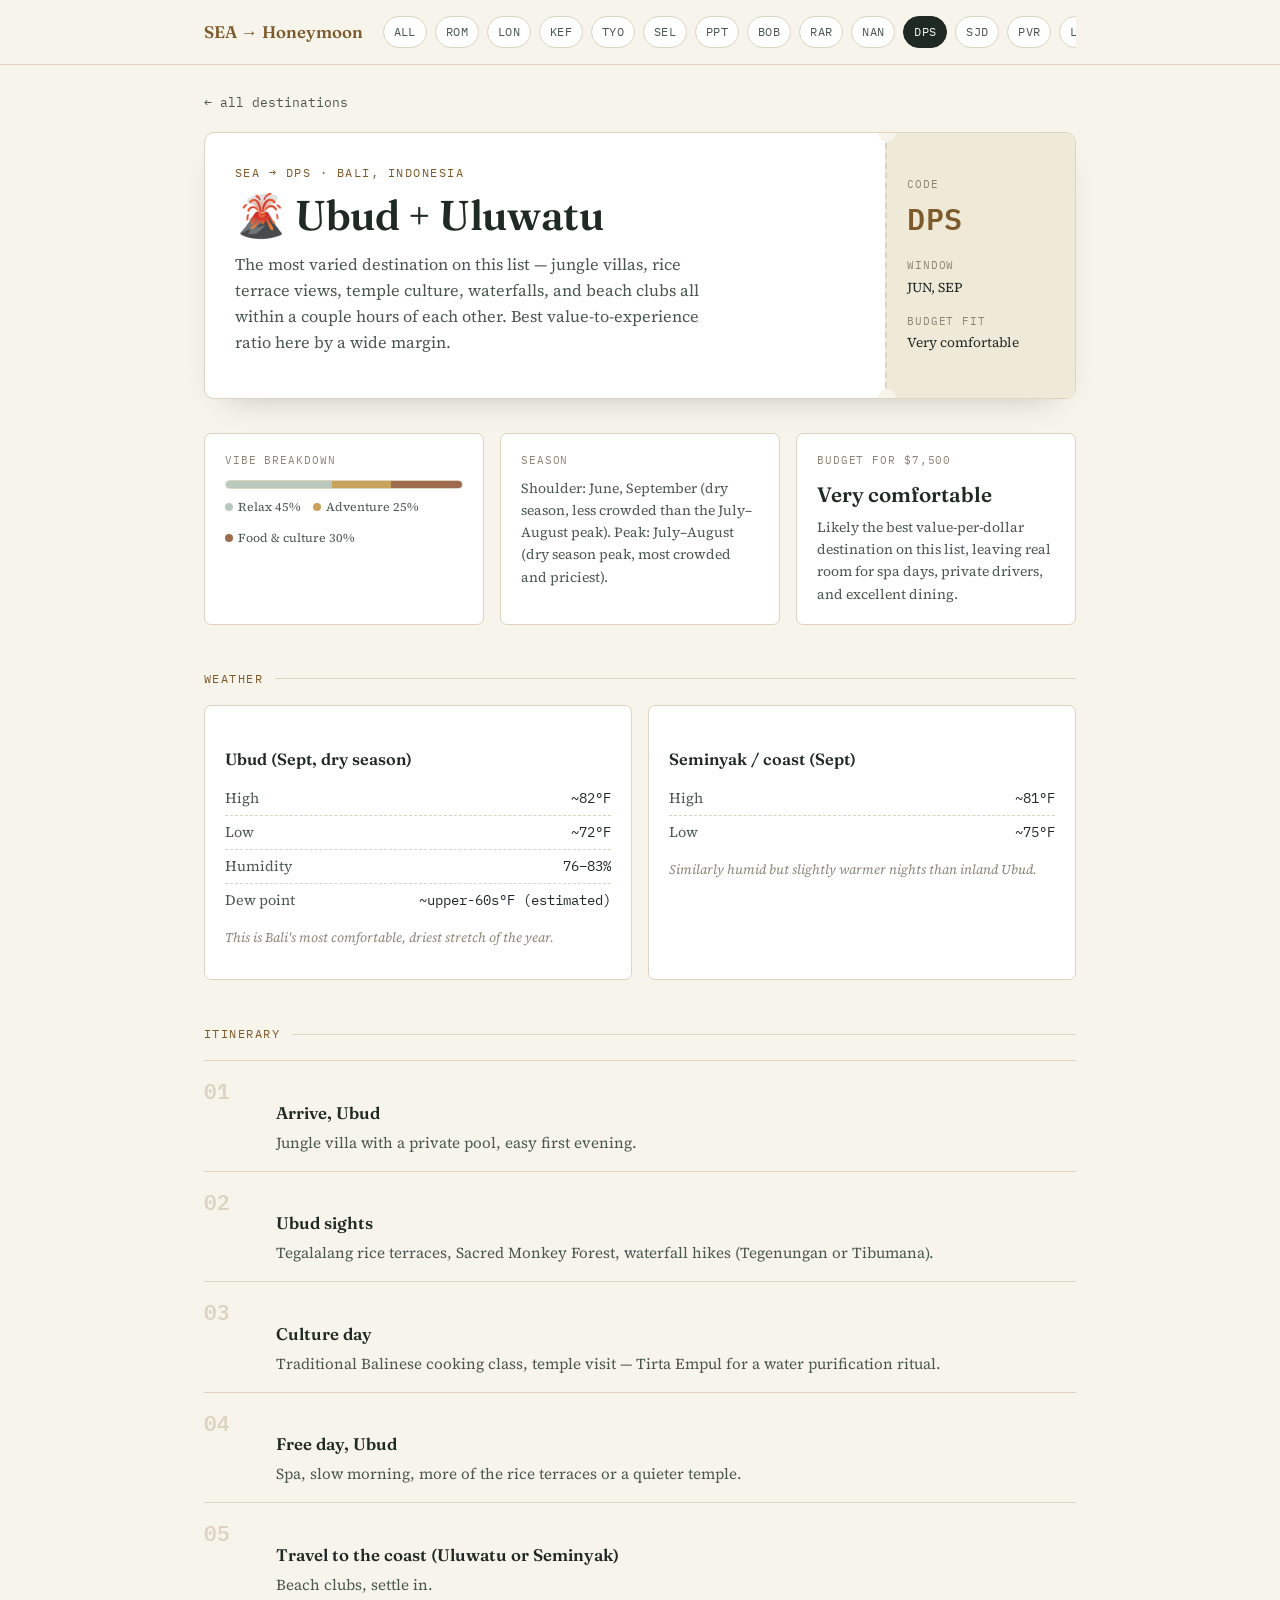
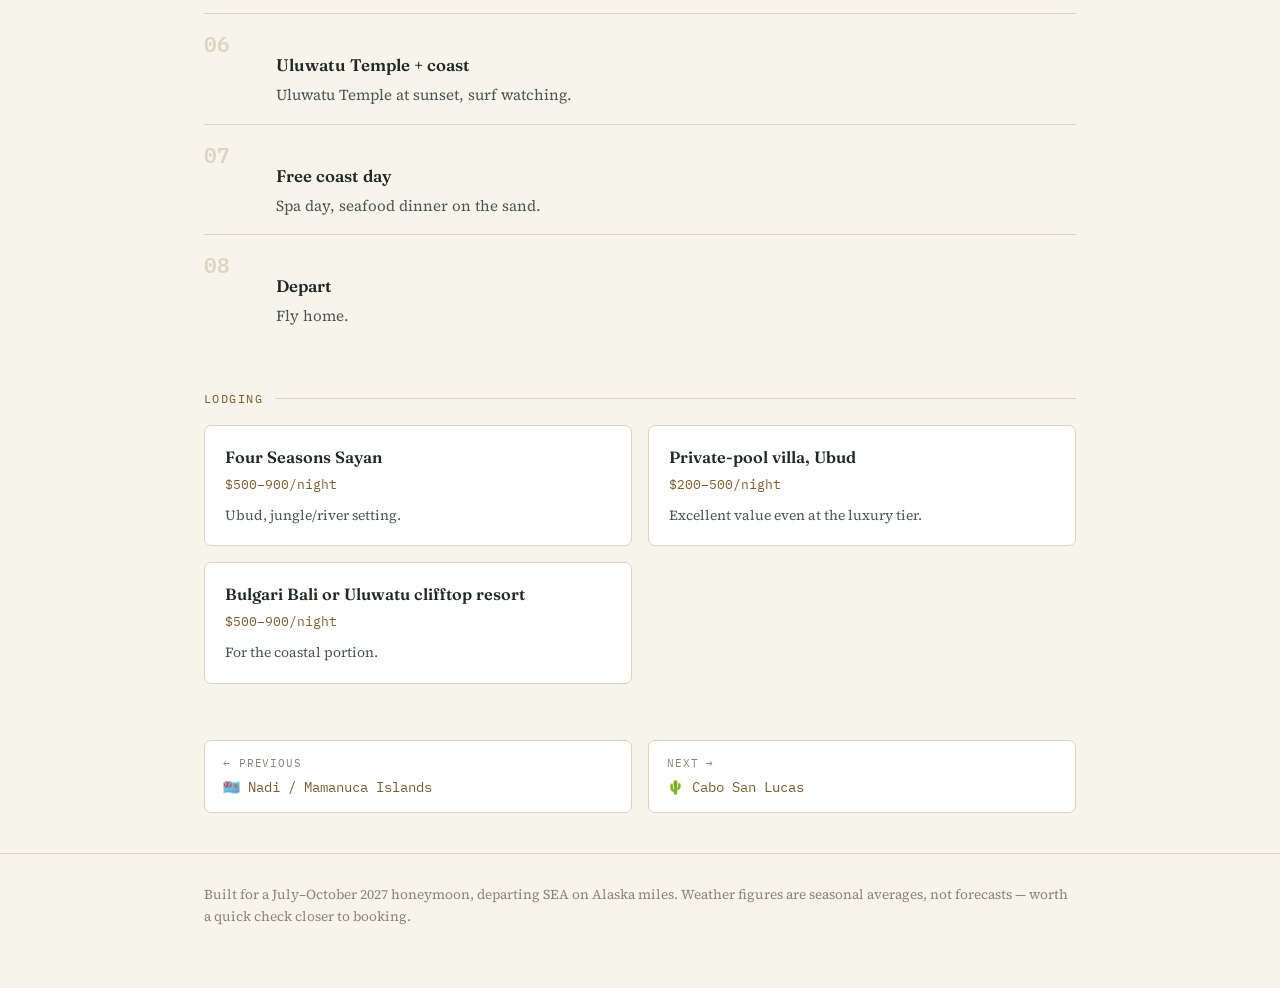
==== destinations/bali.html @ c902f2dc "Add honeymoon site static files Unpacked from provided zip: index, styles, and destination pages.  C" ====
<!DOCTYPE html>
<html lang="en">
<head>
<meta charset="UTF-8">
<meta name="viewport" content="width=device-width, initial-scale=1.0">
<title>Ubud + Uluwatu — Honeymoon Dossier</title>
<link rel="stylesheet" href="../styles.css">
</head>
<body>
  <nav class="topnav">
    <div class="topnav-inner">
      <a class="brand" href="../index.html">SEA <span>&rarr;</span> Honeymoon</a>
      <div class="chipstrip">
      <a class="chip" href="index.html">ALL</a>
      <a class="chip" href="italy.html">ROM</a>
      <a class="chip" href="london.html">LON</a>
      <a class="chip" href="iceland.html">KEF</a>
      <a class="chip" href="japan.html">TYO</a>
      <a class="chip" href="seoul.html">SEL</a>
      <a class="chip" href="tahiti.html">PPT</a>
      <a class="chip" href="borabora.html">BOB</a>
      <a class="chip" href="cookislands.html">RAR</a>
      <a class="chip" href="fiji.html">NAN</a>
      <a class="chip active" href="bali.html">DPS</a>
      <a class="chip" href="cabo.html">SJD</a>
      <a class="chip" href="puertovallarta.html">PVR</a>
      <a class="chip" href="costarica.html">LIR</a>
      </div>
    </div>
  </nav>
  <div class="wrap">
    <a class="backlink" href="../index.html">&larr; all destinations</a>

    <div class="pass">
      <div class="pass-main">
        <span class="eyebrow">SEA &rarr; DPS &middot; Bali, Indonesia</span>
        <h1>🌋 Ubud + Uluwatu</h1>
        <p class="vibe-line">The most varied destination on this list — jungle villas, rice terrace views, temple culture, waterfalls, and beach clubs all within a couple hours of each other. Best value-to-experience ratio here by a wide margin.</p>
      </div>
      <div class="pass-stub">
        <div>
          <div class="field">Code</div>
          <div class="code-big">DPS</div>
        </div>
        <div>
          <div class="field">Window</div>
          <div class="val">JUN, SEP</div>
        </div>
        <div>
          <div class="field">Budget fit</div>
          <div class="val">Very comfortable</div>
        </div>
      </div>
    </div>

    <div class="tiles">
      <div class="tile">
        <div class="field">Vibe breakdown</div>
        <div class="bar">
                <span style="width:45%; background:var(--relax);"></span>
                <span style="width:25%; background:var(--adventure);"></span>
                <span style="width:30%; background:var(--culture);"></span>
              </div>
              <div class="bar-legend">
                <span><i class="dot" style="background:var(--relax);"></i>Relax 45%</span>
                <span><i class="dot" style="background:var(--adventure);"></i>Adventure 25%</span>
                <span><i class="dot" style="background:var(--culture);"></i>Food &amp; culture 30%</span>
              </div>
      </div>
      <div class="tile">
        <div class="field">Season</div>
        <p style="font-size:0.87rem; color:var(--ink-soft); margin:0;">Shoulder: June, September (dry season, less crowded than the July–August peak). Peak: July–August (dry season peak, most crowded and priciest).</p>
      </div>
      <div class="tile">
        <div class="field">Budget for $7,500</div>
        <div class="big">Very comfortable</div>
        <p>Likely the best value-per-dollar destination on this list, leaving real room for spa days, private drivers, and excellent dining.</p>
      </div>
    </div>

    <div class="section-title">Weather</div>
    <div class="wx-grid"><div class="wx-card"><h4>Ubud (Sept, dry season)</h4><div class="wx-row"><span class="k">High</span><span class="v mono">~82°F</span></div>
<div class="wx-row"><span class="k">Low</span><span class="v mono">~72°F</span></div>
<div class="wx-row"><span class="k">Humidity</span><span class="v mono">76–83%</span></div>
<div class="wx-row"><span class="k">Dew point</span><span class="v mono">~upper-60s°F (estimated)</span></div><p class="wx-note">This is Bali's most comfortable, driest stretch of the year.</p></div>
<div class="wx-card"><h4>Seminyak / coast (Sept)</h4><div class="wx-row"><span class="k">High</span><span class="v mono">~81°F</span></div>
<div class="wx-row"><span class="k">Low</span><span class="v mono">~75°F</span></div><p class="wx-note">Similarly humid but slightly warmer nights than inland Ubud.</p></div></div>

    <div class="section-title">Itinerary</div>
    <div class="day">
              <div class="num mono">01</div>
              <div class="content"><h4>Arrive, Ubud</h4><p>Jungle villa with a private pool, easy first evening.</p></div>
            </div>
<div class="day">
              <div class="num mono">02</div>
              <div class="content"><h4>Ubud sights</h4><p>Tegalalang rice terraces, Sacred Monkey Forest, waterfall hikes (Tegenungan or Tibumana).</p></div>
            </div>
<div class="day">
              <div class="num mono">03</div>
              <div class="content"><h4>Culture day</h4><p>Traditional Balinese cooking class, temple visit — Tirta Empul for a water purification ritual.</p></div>
            </div>
<div class="day">
              <div class="num mono">04</div>
              <div class="content"><h4>Free day, Ubud</h4><p>Spa, slow morning, more of the rice terraces or a quieter temple.</p></div>
            </div>
<div class="day">
              <div class="num mono">05</div>
              <div class="content"><h4>Travel to the coast (Uluwatu or Seminyak)</h4><p>Beach clubs, settle in.</p></div>
            </div>
<div class="day">
              <div class="num mono">06</div>
              <div class="content"><h4>Uluwatu Temple + coast</h4><p>Uluwatu Temple at sunset, surf watching.</p></div>
            </div>
<div class="day">
              <div class="num mono">07</div>
              <div class="content"><h4>Free coast day</h4><p>Spa day, seafood dinner on the sand.</p></div>
            </div>
<div class="day">
              <div class="num mono">08</div>
              <div class="content"><h4>Depart</h4><p>Fly home.</p></div>
            </div>

    <div class="section-title">Lodging</div>
    <div class="lodge-grid"><div class="lodge-card">
              <div class="name">Four Seasons Sayan</div>
              <span class="price mono">$500–900/night</span>
              <p>Ubud, jungle/river setting.</p>
            </div>
<div class="lodge-card">
              <div class="name">Private-pool villa, Ubud</div>
              <span class="price mono">$200–500/night</span>
              <p>Excellent value even at the luxury tier.</p>
            </div>
<div class="lodge-card">
              <div class="name">Bulgari Bali or Uluwatu clifftop resort</div>
              <span class="price mono">$500–900/night</span>
              <p>For the coastal portion.</p>
            </div></div>

    <div class="pagenav">
      <a href="fiji.html"><span class="lbl">&larr; Previous</span>🇫🇯 Nadi / Mamanuca Islands</a>
      <a href="cabo.html"><span class="lbl">Next &rarr;</span>🌵 Cabo San Lucas</a>
    </div>
  </div>
  <footer><div class="wrap"><p>Built for a July–October 2027 honeymoon, departing SEA on Alaska miles. Weather figures are seasonal averages, not forecasts — worth a quick check closer to booking.</p></div></footer>
</body>
</html>
---- styles.css ----
/* ============================================================
   Honeymoon Dossier — shared styles
   Theme: flight manifest / departures board
   ============================================================ */

@import url('https://fonts.googleapis.com/css2?family=Fraunces:ital,opsz,wght@0,9..144,300;0,9..144,400;0,9..144,500;0,9..144,600;0,9..144,700;1,9..144,400;1,9..144,500&family=Source+Serif+4:opsz,wght@8..60,400;8..60,500;8..60,600&family=IBM+Plex+Mono:wght@400;500;600&display=swap');

:root{
  --paper:#F7F4EC;
  --paper-alt:#EFE9D8;
  --card:#FFFFFF;
  --ink:#1F2A24;
  --ink-soft:#4A5750;
  --brass:#A8763E;
  --brass-dark:#7E5A2B;
  --sage:#6B7B6E;
  --line:#DCD4C0;
  --muted:#8C8577;
  --relax:#B9C9BD;
  --adventure:#C9A25C;
  --culture:#9E6B4E;
  --radius:7px;
  --maxw:920px;
}

*{box-sizing:border-box;}
html{scroll-behavior:smooth;}
body{
  margin:0;
  background:var(--paper);
  color:var(--ink);
  font-family:'Source Serif 4', Georgia, serif;
  font-size:17px;
  line-height:1.6;
  -webkit-font-smoothing:antialiased;
}
h1,h2,h3,.display{
  font-family:'Fraunces', Georgia, serif;
  font-weight:600;
  letter-spacing:-0.01em;
  color:var(--ink);
  margin:0;
}
.mono{
  font-family:'IBM Plex Mono', ui-monospace, monospace;
}
a{color:var(--brass-dark); text-decoration:none;}
a:hover{text-decoration:underline;}
a:focus-visible, button:focus-visible{outline:2px solid var(--brass); outline-offset:3px;}

.wrap{max-width:var(--maxw); margin:0 auto; padding:0 24px;}

/* ---------- top nav (shared across pages) ---------- */
.topnav{
  position:sticky; top:0; z-index:20;
  background:var(--paper); border-bottom:1px solid var(--line);
}
.topnav-inner{
  max-width:var(--maxw); margin:0 auto; padding:14px 24px;
  display:flex; align-items:center; gap:18px;
}
.topnav .brand{
  font-family:'Fraunces', serif; font-weight:600; font-size:1.05rem;
  white-space:nowrap;
}
.topnav .brand span{color:var(--brass-dark);}
.chipstrip{
  display:flex; gap:8px; overflow-x:auto; padding:2px 2px;
  scrollbar-width:thin;
}
.chipstrip::-webkit-scrollbar{height:5px;}
.chipstrip::-webkit-scrollbar-thumb{background:var(--line); border-radius:4px;}
.chip{
  font-family:'IBM Plex Mono', monospace; font-size:0.72rem; letter-spacing:0.03em;
  white-space:nowrap; padding:6px 10px; border-radius:999px;
  border:1px solid var(--line); color:var(--ink-soft); background:var(--card);
}
.chip:hover{border-color:var(--brass); color:var(--brass-dark); text-decoration:none;}
.chip.active{background:var(--ink); color:var(--paper); border-color:var(--ink);}

/* ---------- index hero ---------- */
.hero{padding:56px 0 40px;}
.eyebrow{
  font-family:'IBM Plex Mono', monospace; font-size:0.78rem; letter-spacing:0.12em;
  text-transform:uppercase; color:var(--brass-dark); margin-bottom:14px; display:block;
}
.hero h1{font-size:clamp(2.1rem, 5vw, 3.1rem); line-height:1.05; max-width:14ch;}
.hero p.lede{font-size:1.1rem; color:var(--ink-soft); max-width:56ch; margin-top:16px;}

/* ---------- departures board (signature element) ---------- */
.board{
  background:var(--ink); color:#E9E3CF; border-radius:10px;
  padding:6px 0; margin:32px 0 56px;
  box-shadow:0 18px 40px -20px rgba(31,42,36,0.55);
}
.board-head{
  display:flex; justify-content:space-between; align-items:baseline;
  padding:18px 26px 12px; border-bottom:1px solid rgba(233,227,207,0.15);
  font-family:'IBM Plex Mono', monospace;
}
.board-head .t1{font-size:0.75rem; letter-spacing:0.14em; color:#C9A25C;}
.board-head .t2{font-size:0.75rem; letter-spacing:0.08em; color:rgba(233,227,207,0.5);}
.board-cols{
  display:grid; grid-template-columns: 64px 1fr 130px 110px;
  padding:10px 26px 6px; font-family:'IBM Plex Mono', monospace;
  font-size:0.68rem; letter-spacing:0.1em; color:rgba(233,227,207,0.45);
  text-transform:uppercase;
}
.board-row{
  display:grid; grid-template-columns: 64px 1fr 130px 110px;
  align-items:center; padding:13px 26px; text-decoration:none; color:inherit;
  border-top:1px solid rgba(233,227,207,0.08); transition:background .15s ease;
}
.board-row:hover{background:rgba(233,227,207,0.06); text-decoration:none;}
.board-row .code{font-family:'IBM Plex Mono', monospace; color:#C9A25C; font-weight:600; letter-spacing:0.03em;}
.board-row .dest{font-family:'Fraunces', serif; font-size:1.06rem; font-weight:500; color:#F3EEDD;}
.board-row .dest small{display:block; font-family:'Source Serif 4', serif; font-size:0.8rem; color:rgba(233,227,207,0.55); font-style:italic; margin-top:1px;}
.board-row .season{font-family:'IBM Plex Mono', monospace; font-size:0.72rem; color:rgba(233,227,207,0.65);}
.board-row .status{font-family:'IBM Plex Mono', monospace; font-size:0.68rem; letter-spacing:0.06em; text-align:right;}
.status.go{color:#9FCB9F;}
.status.tight{color:#E0B168;}
.status.watch{color:#D98C6B;}

@media (max-width:640px){
  .board-cols{display:none;}
  .board-row{grid-template-columns: 52px 1fr; row-gap:4px;}
  .board-row .season, .board-row .status{grid-column:2; justify-self:start; text-align:left;}
}

/* ---------- section blocks on index ---------- */
.legend{display:flex; gap:22px; flex-wrap:wrap; margin:0 0 46px; font-size:0.85rem; color:var(--ink-soft);}
.legend .dot{display:inline-block; width:9px; height:9px; border-radius:50%; margin-right:6px; vertical-align:middle;}

.about-grid{display:grid; grid-template-columns:1fr 1fr; gap:28px; margin-bottom:56px;}
@media (max-width:640px){.about-grid{grid-template-columns:1fr;}}
.about-card{background:var(--card); border:1px solid var(--line); border-radius:var(--radius); padding:22px 24px;}
.about-card h3{font-size:1.05rem; margin-bottom:8px;}
.about-card p{font-size:0.95rem; color:var(--ink-soft); margin:0;}

footer{border-top:1px solid var(--line); padding:30px 0 60px; margin-top:40px;}
footer p{font-size:0.85rem; color:var(--muted); margin:0;}

/* ---------- destination page: boarding-pass header ---------- */
.backlink{
  display:inline-flex; align-items:center; gap:6px;
  font-family:'IBM Plex Mono', monospace; font-size:0.8rem;
  color:var(--ink-soft); margin:28px 0 18px;
}
.backlink:hover{color:var(--brass-dark);}

.pass{
  display:grid; grid-template-columns: 1fr 190px;
  background:var(--card); border:1px solid var(--line); border-radius:10px;
  overflow:hidden; margin-bottom:34px;
  box-shadow:0 14px 34px -22px rgba(31,42,36,0.35);
}
.pass-main{padding:30px 30px 26px;}
.pass-main .eyebrow{margin-bottom:10px;}
.pass-main h1{font-size:clamp(1.9rem,4.5vw,2.6rem); line-height:1.06;}
.pass-main .vibe-line{color:var(--ink-soft); margin-top:14px; font-size:1.02rem; max-width:60ch;}
.pass-stub{
  border-left:2px dashed var(--line);
  background:var(--paper-alt);
  padding:26px 20px; display:flex; flex-direction:column; justify-content:center; gap:14px;
  position:relative;
}
.pass-stub::before, .pass-stub::after{
  content:""; position:absolute; left:-9px; width:18px; height:18px; border-radius:50%;
  background:var(--paper);
}
.pass-stub::before{top:-9px;}
.pass-stub::after{bottom:-9px;}
.pass-stub .code-big{font-family:'IBM Plex Mono', monospace; font-size:1.9rem; font-weight:600; color:var(--brass-dark); letter-spacing:0.02em;}
.pass-stub .field{font-family:'IBM Plex Mono', monospace; font-size:0.7rem; color:var(--muted); text-transform:uppercase; letter-spacing:0.08em;}
.pass-stub .val{font-size:0.85rem; color:var(--ink); margin-top:2px;}

@media (max-width:640px){
  .pass{grid-template-columns:1fr;}
  .pass-stub{border-left:none; border-top:2px dashed var(--line); flex-direction:row; flex-wrap:wrap;}
}

/* ---------- stat tiles ---------- */
.tiles{display:grid; grid-template-columns:repeat(3,1fr); gap:16px; margin-bottom:40px;}
@media (max-width:700px){.tiles{grid-template-columns:1fr;}}
.tile{background:var(--card); border:1px solid var(--line); border-radius:var(--radius); padding:18px 20px;}
.tile .field{font-family:'IBM Plex Mono', monospace; font-size:0.7rem; text-transform:uppercase; letter-spacing:0.08em; color:var(--muted); margin-bottom:8px;}
.tile .big{font-family:'Fraunces', serif; font-size:1.3rem; font-weight:600;}
.tile p{font-size:0.87rem; color:var(--ink-soft); margin:6px 0 0;}

.bar{display:flex; height:9px; border-radius:5px; overflow:hidden; margin-top:10px; border:1px solid var(--line);}
.bar span{display:block; height:100%;}
.bar-legend{display:flex; gap:12px; margin-top:8px; font-size:0.76rem; color:var(--ink-soft); flex-wrap:wrap;}
.bar-legend .dot{width:8px; height:8px; border-radius:50%; display:inline-block; margin-right:5px;}

/* ---------- weather table ---------- */
.section-title{
  font-family:'IBM Plex Mono', monospace; font-size:0.78rem; letter-spacing:0.12em;
  text-transform:uppercase; color:var(--brass-dark); margin:44px 0 16px;
  display:flex; align-items:center; gap:12px;
}
.section-title::after{content:""; flex:1; height:1px; background:var(--line);}

.wx-grid{display:grid; grid-template-columns:1fr 1fr; gap:16px; margin-bottom:8px;}
@media (max-width:640px){.wx-grid{grid-template-columns:1fr;}}
.wx-card{background:var(--card); border:1px solid var(--line); border-radius:var(--radius); padding:18px 20px;}
.wx-card h4{font-family:'Fraunces', serif; font-size:1.02rem; font-weight:600; margin-bottom:10px;}
.wx-row{display:flex; justify-content:space-between; padding:5px 0; font-size:0.9rem; border-top:1px dashed var(--line);}
.wx-row:first-of-type{border-top:none;}
.wx-row .k{color:var(--ink-soft);}
.wx-row .v{font-family:'IBM Plex Mono', monospace; font-size:0.87rem;}
.wx-note{font-size:0.83rem; color:var(--muted); margin-top:10px; font-style:italic;}

/* ---------- itinerary ---------- */
.day{display:grid; grid-template-columns:56px 1fr; gap:16px; padding:16px 0; border-top:1px solid var(--line);}
.day:first-of-type{border-top:none;}
.day .num{font-family:'IBM Plex Mono', monospace; font-size:1.3rem; color:var(--line); font-weight:600; line-height:1.3;}
.day .content h4{font-family:'Fraunces', serif; font-size:1.05rem; font-weight:600; margin-bottom:4px;}
.day .content p{margin:0; color:var(--ink-soft); font-size:0.95rem;}

/* ---------- lodging ---------- */
.lodge-grid{display:grid; grid-template-columns:1fr 1fr; gap:16px;}
@media (max-width:640px){.lodge-grid{grid-template-columns:1fr;}}
.lodge-card{background:var(--card); border:1px solid var(--line); border-radius:var(--radius); padding:18px 20px;}
.lodge-card .name{font-family:'Fraunces', serif; font-weight:600; font-size:1.02rem;}
.lodge-card .price{font-family:'IBM Plex Mono', monospace; font-size:0.8rem; color:var(--brass-dark); margin-top:4px; display:inline-block;}
.lodge-card p{font-size:0.87rem; color:var(--ink-soft); margin:8px 0 0;}

.budget-note{
  background:var(--paper-alt); border:1px solid var(--line); border-radius:var(--radius);
  padding:20px 22px; margin-top:16px; font-size:0.95rem; color:var(--ink-soft);
}
.budget-note strong{color:var(--ink);}

.pagenav{
  display:flex; justify-content:space-between; gap:16px; margin:56px 0 20px;
  font-family:'IBM Plex Mono', monospace; font-size:0.85rem;
}
.pagenav a{display:block; padding:14px 18px; border:1px solid var(--line); border-radius:var(--radius); flex:1; background:var(--card);}
.pagenav a:hover{border-color:var(--brass); text-decoration:none;}
.pagenav .lbl{display:block; font-size:0.7rem; color:var(--muted); text-transform:uppercase; letter-spacing:0.08em; margin-bottom:4px;}
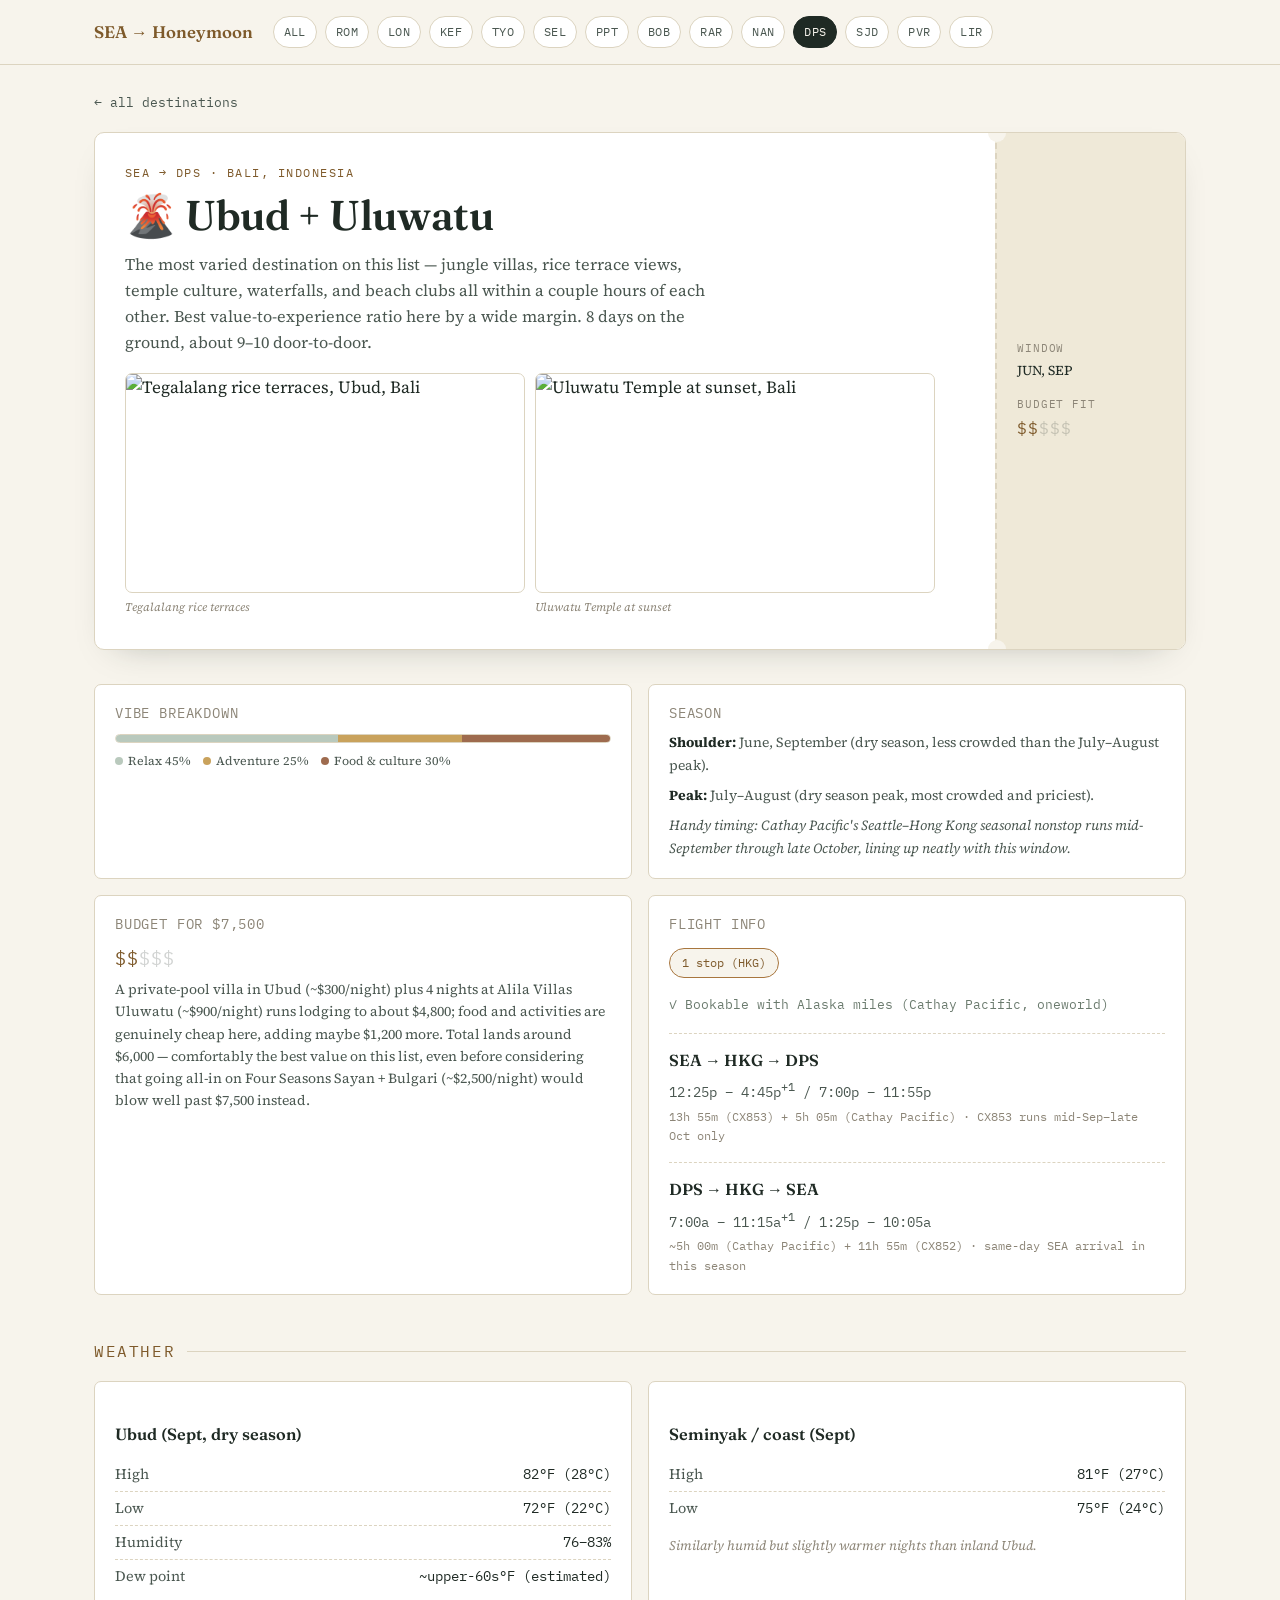
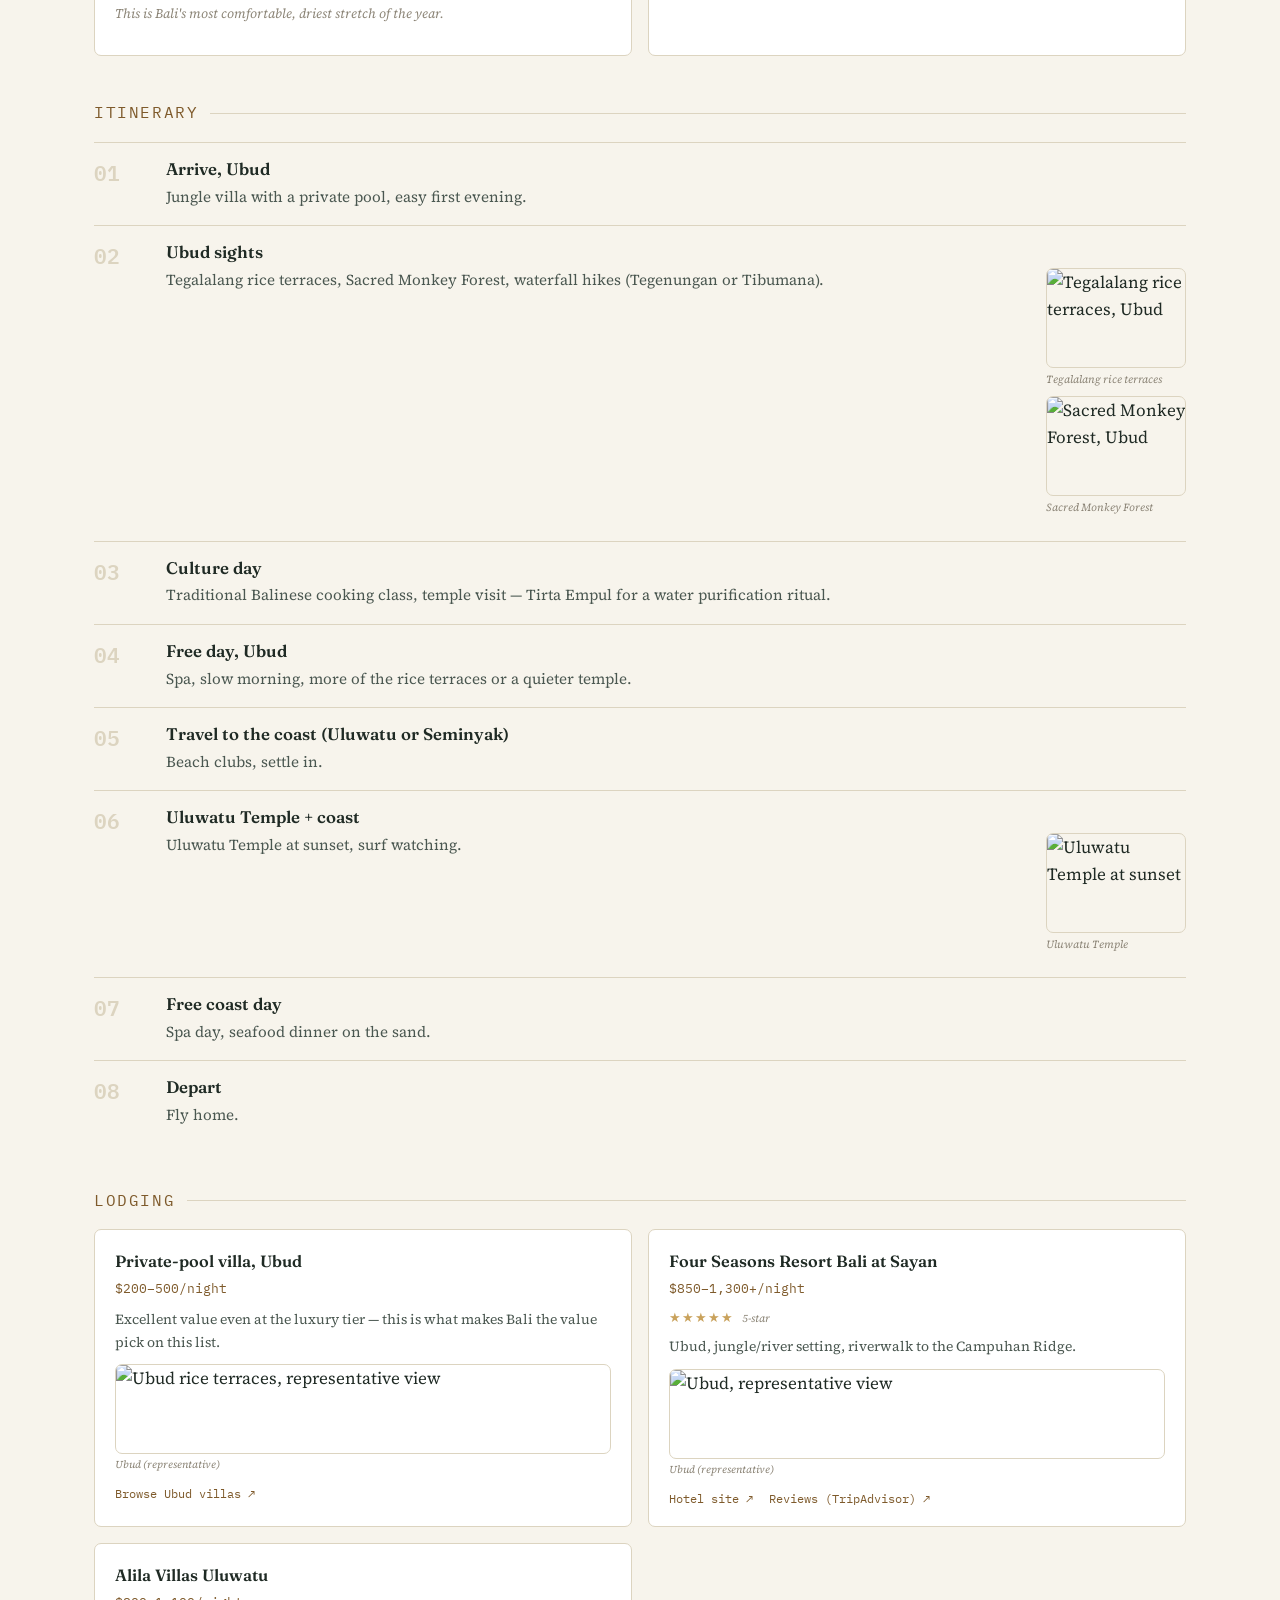
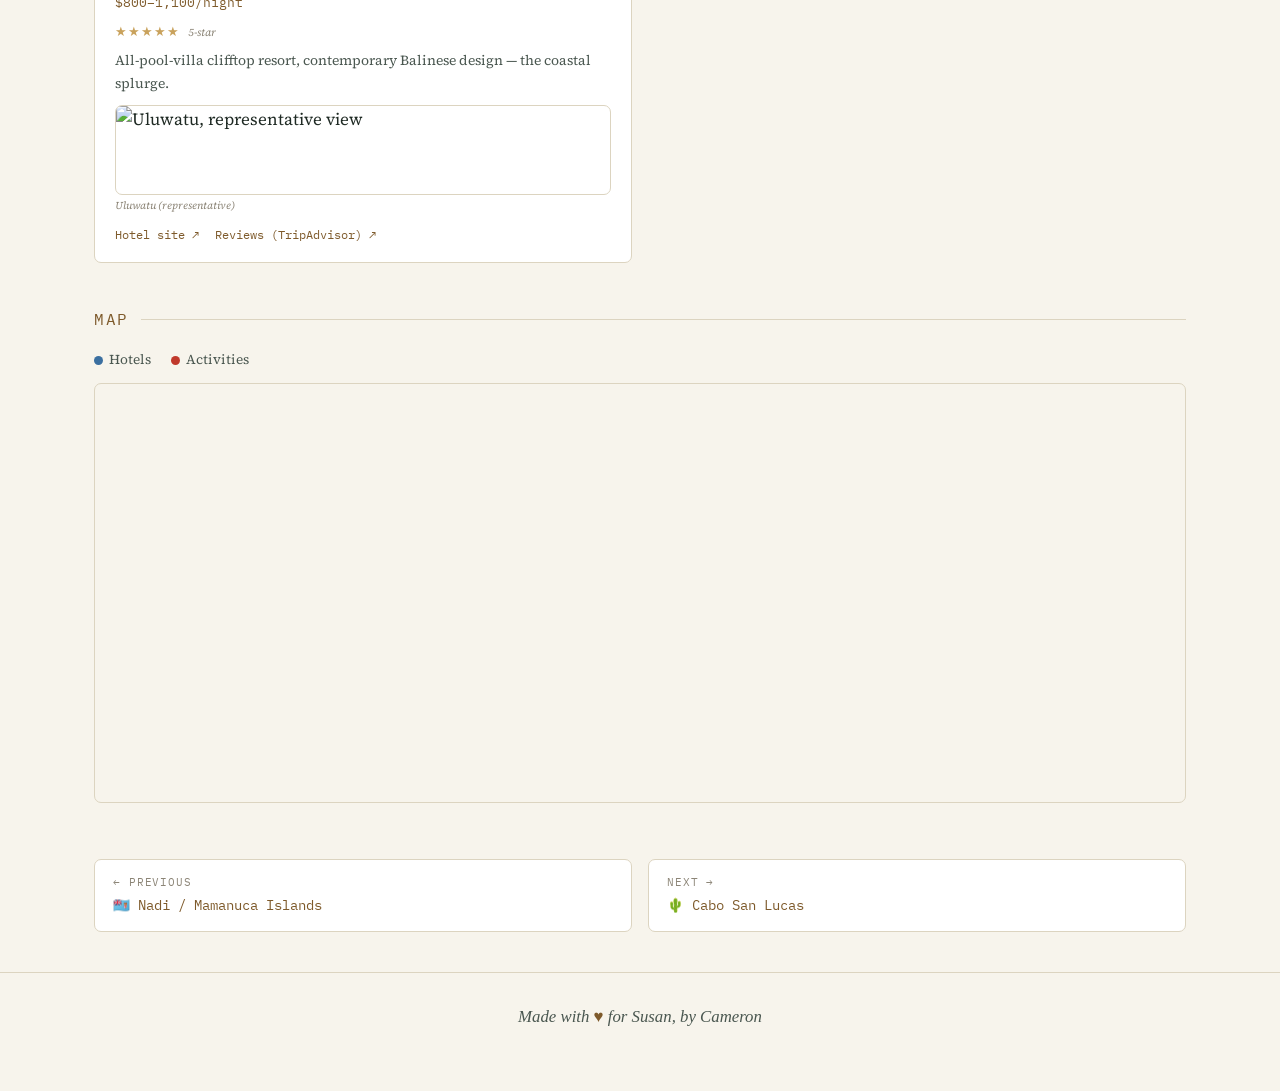
==== commit b30d81ef: "Roll out full destination pattern to Bali (Ubud + Uluwatu) Real flight research: no oneworld nonstop" ====
--- a/destinations/bali.html
+++ b/destinations/bali.html
@@ -5,13 +5,14 @@
 <meta name="viewport" content="width=device-width, initial-scale=1.0">
 <title>Ubud + Uluwatu — Honeymoon Dossier</title>
 <link rel="stylesheet" href="../styles.css">
+<link rel="stylesheet" href="https://unpkg.com/leaflet@1.9.4/dist/leaflet.css">
 </head>
 <body>
   <nav class="topnav">
     <div class="topnav-inner">
       <a class="brand" href="../index.html">SEA <span>&rarr;</span> Honeymoon</a>
       <div class="chipstrip">
-      <a class="chip" href="index.html">ALL</a>
+      <a class="chip" href="../index.html">ALL</a>
       <a class="chip" href="italy.html">ROM</a>
       <a class="chip" href="london.html">LON</a>
       <a class="chip" href="iceland.html">KEF</a>
@@ -35,20 +36,26 @@
       <div class="pass-main">
         <span class="eyebrow">SEA &rarr; DPS &middot; Bali, Indonesia</span>
         <h1>🌋 Ubud + Uluwatu</h1>
-        <p class="vibe-line">The most varied destination on this list — jungle villas, rice terrace views, temple culture, waterfalls, and beach clubs all within a couple hours of each other. Best value-to-experience ratio here by a wide margin.</p>
+        <p class="vibe-line">The most varied destination on this list — jungle villas, rice terrace views, temple culture, waterfalls, and beach clubs all within a couple hours of each other. Best value-to-experience ratio here by a wide margin. 8 days on the ground, about 9–10 door-to-door.</p>
+        <div class="hero-photos">
+          <figure>
+            <img class="lb-trigger" src="../images/bali/tegalalang-rice-terrace.jpg" alt="Tegalalang rice terraces, Ubud, Bali" loading="lazy">
+            <figcaption>Tegalalang rice terraces</figcaption>
+          </figure>
+          <figure>
+            <img class="lb-trigger" src="../images/bali/uluwatu-temple-sunset.jpg" alt="Uluwatu Temple at sunset, Bali" loading="lazy">
+            <figcaption>Uluwatu Temple at sunset</figcaption>
+          </figure>
+        </div>
       </div>
       <div class="pass-stub">
-        <div>
-          <div class="field">Code</div>
-          <div class="code-big">DPS</div>
-        </div>
         <div>
           <div class="field">Window</div>
           <div class="val">JUN, SEP</div>
         </div>
         <div>
           <div class="field">Budget fit</div>
-          <div class="val">Very comfortable</div>
+          <div class="dollars" aria-label="2 out of 5 - Budget-Friendly"><span class="filled">$</span><span class="filled">$</span><span class="empty">$</span><span class="empty">$</span><span class="empty">$</span></div>
         </div>
       </div>
     </div>
@@ -69,22 +76,39 @@
       </div>
       <div class="tile">
         <div class="field">Season</div>
-        <p style="font-size:0.87rem; color:var(--ink-soft); margin:0;">Shoulder: June, September (dry season, less crowded than the July–August peak). Peak: July–August (dry season peak, most crowded and priciest).</p>
+        <p class="season-line"><strong>Shoulder:</strong> June, September (dry season, less crowded than the July–August peak).</p>
+        <p class="season-line"><strong>Peak:</strong> July–August (dry season peak, most crowded and priciest).</p>
+        <p class="wx-note" style="margin-top:8px;">Handy timing: Cathay Pacific's Seattle–Hong Kong seasonal nonstop runs mid-September through late October, lining up neatly with this window.</p>
       </div>
       <div class="tile">
         <div class="field">Budget for $7,500</div>
-        <div class="big">Very comfortable</div>
-        <p>Likely the best value-per-dollar destination on this list, leaving real room for spa days, private drivers, and excellent dining.</p>
+        <div class="dollars" aria-label="2 out of 5 - Budget-Friendly"><span class="filled">$</span><span class="filled">$</span><span class="empty">$</span><span class="empty">$</span><span class="empty">$</span></div>
+        <p>A private-pool villa in Ubud (~$300/night) plus 4 nights at Alila Villas Uluwatu (~$900/night) runs lodging to about $4,800; food and activities are genuinely cheap here, adding maybe $1,200 more. Total lands around $6,000 — comfortably the best value on this list, even before considering that going all-in on Four Seasons Sayan + Bulgari (~$2,500/night) would blow well past $7,500 instead.</p>
+      </div>
+      <div class="tile">
+        <div class="field">Flight Info</div>
+        <div class="flight-status"><span class="flight-badge">1 stop (HKG)</span></div>
+        <div class="flight-status"><span class="flight-miles">✓ Bookable with Alaska miles (Cathay Pacific, oneworld)</span></div>
+        <div class="flight-leg">
+          <div class="flight-route">SEA → HKG → DPS</div>
+          <div class="flight-time">12:25p – 4:45p<sup>+1</sup> / 7:00p – 11:55p</div>
+          <span class="dur">13h 55m (CX853) + 5h 05m (Cathay Pacific) · CX853 runs mid-Sep–late Oct only</span>
+        </div>
+        <div class="flight-leg">
+          <div class="flight-route">DPS → HKG → SEA</div>
+          <div class="flight-time">7:00a – 11:15a<sup>+1</sup> / 1:25p – 10:05a</div>
+          <span class="dur">~5h 00m (Cathay Pacific) + 11h 55m (CX852) · same-day SEA arrival in this season</span>
+        </div>
       </div>
     </div>
 
     <div class="section-title">Weather</div>
-    <div class="wx-grid"><div class="wx-card"><h4>Ubud (Sept, dry season)</h4><div class="wx-row"><span class="k">High</span><span class="v mono">~82°F</span></div>
-<div class="wx-row"><span class="k">Low</span><span class="v mono">~72°F</span></div>
+    <div class="wx-grid"><div class="wx-card"><h4>Ubud (Sept, dry season)</h4><div class="wx-row"><span class="k">High</span><span class="v mono">82°F (28°C)</span></div>
+<div class="wx-row"><span class="k">Low</span><span class="v mono">72°F (22°C)</span></div>
 <div class="wx-row"><span class="k">Humidity</span><span class="v mono">76–83%</span></div>
 <div class="wx-row"><span class="k">Dew point</span><span class="v mono">~upper-60s°F (estimated)</span></div><p class="wx-note">This is Bali's most comfortable, driest stretch of the year.</p></div>
-<div class="wx-card"><h4>Seminyak / coast (Sept)</h4><div class="wx-row"><span class="k">High</span><span class="v mono">~81°F</span></div>
-<div class="wx-row"><span class="k">Low</span><span class="v mono">~75°F</span></div><p class="wx-note">Similarly humid but slightly warmer nights than inland Ubud.</p></div></div>
+<div class="wx-card"><h4>Seminyak / coast (Sept)</h4><div class="wx-row"><span class="k">High</span><span class="v mono">81°F (27°C)</span></div>
+<div class="wx-row"><span class="k">Low</span><span class="v mono">75°F (24°C)</span></div><p class="wx-note">Similarly humid but slightly warmer nights than inland Ubud.</p></div></div>
 
     <div class="section-title">Itinerary</div>
     <div class="day">
@@ -93,7 +117,18 @@
             </div>
 <div class="day">
               <div class="num mono">02</div>
-              <div class="content"><h4>Ubud sights</h4><p>Tegalalang rice terraces, Sacred Monkey Forest, waterfall hikes (Tegenungan or Tibumana).</p></div>
+              <div class="content"><h4>Ubud sights</h4>
+              <div class="day-photos">
+                <figure>
+                  <img class="lb-trigger" src="../images/bali/tegalalang-rice-terrace.jpg" alt="Tegalalang rice terraces, Ubud" loading="lazy">
+                  <figcaption>Tegalalang rice terraces</figcaption>
+                </figure>
+                <figure>
+                  <img class="lb-trigger" src="../images/bali/ubud-monkey-forest.jpg" alt="Sacred Monkey Forest, Ubud" loading="lazy">
+                  <figcaption>Sacred Monkey Forest</figcaption>
+                </figure>
+              </div>
+              <p>Tegalalang rice terraces, Sacred Monkey Forest, waterfall hikes (Tegenungan or Tibumana).</p></div>
             </div>
 <div class="day">
               <div class="num mono">03</div>
@@ -109,7 +144,14 @@
             </div>
 <div class="day">
               <div class="num mono">06</div>
-              <div class="content"><h4>Uluwatu Temple + coast</h4><p>Uluwatu Temple at sunset, surf watching.</p></div>
+              <div class="content"><h4>Uluwatu Temple + coast</h4>
+              <div class="day-photos">
+                <figure>
+                  <img class="lb-trigger" src="../images/bali/uluwatu-temple-sunset.jpg" alt="Uluwatu Temple at sunset" loading="lazy">
+                  <figcaption>Uluwatu Temple</figcaption>
+                </figure>
+              </div>
+              <p>Uluwatu Temple at sunset, surf watching.</p></div>
             </div>
 <div class="day">
               <div class="num mono">07</div>
@@ -122,26 +164,142 @@
 
     <div class="section-title">Lodging</div>
     <div class="lodge-grid"><div class="lodge-card">
-              <div class="name">Four Seasons Sayan</div>
-              <span class="price mono">$500–900/night</span>
-              <p>Ubud, jungle/river setting.</p>
-            </div>
-<div class="lodge-card">
               <div class="name">Private-pool villa, Ubud</div>
               <span class="price mono">$200–500/night</span>
-              <p>Excellent value even at the luxury tier.</p>
+              <p>Excellent value even at the luxury tier — this is what makes Bali the value pick on this list.</p>
+              <div class="lodge-photos">
+                <figure>
+                  <img class="lb-trigger" src="../images/bali/tegalalang-rice-terrace.jpg" alt="Ubud rice terraces, representative view" loading="lazy">
+                  <figcaption>Ubud (representative)</figcaption>
+                </figure>
+              </div>
+              <div class="lodge-links">
+                <a href="https://www.booking.com/villas/city/id/ubud.html" target="_blank" rel="noopener">Browse Ubud villas ↗</a>
+              </div>
             </div>
 <div class="lodge-card">
-              <div class="name">Bulgari Bali or Uluwatu clifftop resort</div>
-              <span class="price mono">$500–900/night</span>
-              <p>For the coastal portion.</p>
+              <div class="name">Four Seasons Resort Bali at Sayan</div>
+              <span class="price mono">$850–1,300+/night</span>
+              <span class="stars">★★★★★ <small>5-star</small></span>
+              <p>Ubud, jungle/river setting, riverwalk to the Campuhan Ridge.</p>
+              <div class="lodge-photos">
+                <figure>
+                  <img class="lb-trigger" src="../images/bali/ubud-monkey-forest.jpg" alt="Ubud, representative view" loading="lazy">
+                  <figcaption>Ubud (representative)</figcaption>
+                </figure>
+              </div>
+              <div class="lodge-links">
+                <a href="https://www.fourseasons.com/sayan/" target="_blank" rel="noopener">Hotel site ↗</a>
+                <a href="https://www.tripadvisor.com/Hotel_Review-g2209545-d301883-Reviews-Four_Seasons_Resort_Bali_At_Sayan-Sayan_Ubud_Gianyar_Regency_Bali.html" target="_blank" rel="noopener">Reviews (TripAdvisor) ↗</a>
+              </div>
+            </div>
+<div class="lodge-card">
+              <div class="name">Alila Villas Uluwatu</div>
+              <span class="price mono">$800–1,100/night</span>
+              <span class="stars">★★★★★ <small>5-star</small></span>
+              <p>All-pool-villa clifftop resort, contemporary Balinese design — the coastal splurge.</p>
+              <div class="lodge-photos">
+                <figure>
+                  <img class="lb-trigger" src="../images/bali/uluwatu-temple-sunset.jpg" alt="Uluwatu, representative view" loading="lazy">
+                  <figcaption>Uluwatu (representative)</figcaption>
+                </figure>
+              </div>
+              <div class="lodge-links">
+                <a href="https://www.alilahotels.com/uluwatu" target="_blank" rel="noopener">Hotel site ↗</a>
+                <a href="https://www.tripadvisor.com/Hotel_Review-g1380108-d1238730-Reviews-Alila_Villas_Uluwatu-Pecatu_Bukit_Peninsula_Bali.html" target="_blank" rel="noopener">Reviews (TripAdvisor) ↗</a>
+              </div>
             </div></div>
+
+    <div class="section-title">Map</div>
+    <div class="map-legend">
+      <span><i class="dot" style="background:#3B6FA0;"></i>Hotels</span>
+      <span><i class="dot" style="background:#C0392B;"></i>Activities</span>
+    </div>
+    <div id="trip-map" class="trip-map"></div>
 
     <div class="pagenav">
       <a href="fiji.html"><span class="lbl">&larr; Previous</span>🇫🇯 Nadi / Mamanuca Islands</a>
       <a href="cabo.html"><span class="lbl">Next &rarr;</span>🌵 Cabo San Lucas</a>
     </div>
   </div>
-  <footer><div class="wrap"><p>Built for a July–October 2027 honeymoon, departing SEA on Alaska miles. Weather figures are seasonal averages, not forecasts — worth a quick check closer to booking.</p></div></footer>
+  <footer><div class="wrap"><p class="dedication">Made with <span class="heart">♥</span> for Susan, by Cameron</p></div></footer>
+
+  <div class="lightbox" id="lightbox" role="dialog" aria-modal="true" aria-hidden="true">
+    <button class="lightbox-close" type="button" aria-label="Close">&times;</button>
+    <img id="lightbox-img" src="" alt="">
+  </div>
+
+  <script src="https://unpkg.com/leaflet@1.9.4/dist/leaflet.js"></script>
+  <script>
+    (function(){
+      var lb = document.getElementById('lightbox');
+      var lbImg = document.getElementById('lightbox-img');
+      function openLb(img){
+        lbImg.src = img.getAttribute('data-full') || img.src;
+        lbImg.alt = img.alt;
+        lb.classList.add('open');
+        lb.setAttribute('aria-hidden', 'false');
+      }
+      function closeLb(){
+        lb.classList.remove('open');
+        lb.setAttribute('aria-hidden', 'true');
+        lbImg.src = '';
+      }
+      document.querySelectorAll('.lb-trigger').forEach(function(img){
+        img.addEventListener('click', function(){ openLb(img); });
+      });
+      lb.addEventListener('click', closeLb);
+      lb.querySelector('.lightbox-close').addEventListener('click', function(e){
+        e.stopPropagation();
+        closeLb();
+      });
+      document.addEventListener('keydown', function(e){
+        if (e.key === 'Escape') closeLb();
+      });
+    })();
+
+    (function(){
+      var mapEl = document.getElementById('trip-map');
+      if (!mapEl || typeof L === 'undefined') return;
+
+      var HOTEL = '#3B6FA0';
+      var ACTIVITY = '#C0392B';
+
+      function pinIcon(color){
+        return L.divIcon({
+          className: '',
+          html: '<span class="pin" style="background:' + color + ';"></span>',
+          iconSize: [14, 14],
+          iconAnchor: [7, 7],
+          popupAnchor: [0, -8]
+        });
+      }
+
+      var markers = [
+        { cat: 'hotel', name: 'Private-pool villa, Ubud', lat: -8.4763, lng: 115.2620, url: 'https://www.booking.com/villas/city/id/ubud.html' },
+        { cat: 'hotel', name: 'Four Seasons Resort Bali at Sayan', lat: -8.4763, lng: 115.2530, url: 'https://www.fourseasons.com/sayan/' },
+        { cat: 'hotel', name: 'Alila Villas Uluwatu', lat: -8.8319, lng: 115.1197, url: 'https://www.alilahotels.com/uluwatu' },
+        { cat: 'activity', name: 'Tegalalang Rice Terrace', lat: -8.4312, lng: 115.2777, url: 'https://en.wikipedia.org/wiki/Tegalalang' },
+        { cat: 'activity', name: 'Sacred Monkey Forest', lat: -8.5188, lng: 115.2588, url: 'https://www.monkeyforestubud.com/' },
+        { cat: 'activity', name: 'Tirta Empul Temple', lat: -8.4149, lng: 115.3153, url: 'https://en.wikipedia.org/wiki/Tirta_Empul' },
+        { cat: 'activity', name: 'Uluwatu Temple', lat: -8.8291, lng: 115.0849, url: 'https://en.wikipedia.org/wiki/Pura_Luhur_Uluwatu' }
+      ];
+
+      var map = L.map(mapEl, { scrollWheelZoom: false });
+      L.tileLayer('https://{s}.tile.openstreetmap.org/{z}/{x}/{y}.png', {
+        maxZoom: 18,
+        attribution: '&copy; <a href="https://www.openstreetmap.org/copyright">OpenStreetMap</a> contributors'
+      }).addTo(map);
+
+      markers.forEach(function(m){
+        L.marker([m.lat, m.lng], { icon: pinIcon(m.cat === 'hotel' ? HOTEL : ACTIVITY) })
+          .addTo(map)
+          .bindPopup('<strong>' + m.name + '</strong><br><a href="' + m.url + '" target="_blank" rel="noopener">Open ↗</a>');
+      });
+
+      var bounds = L.latLngBounds(markers.map(function(m){ return [m.lat, m.lng]; }));
+      map.fitBounds(bounds.pad(0.2));
+    })();
+  </script>
 </body>
 </html>
--- a/styles.css
+++ b/styles.css
@@ -20,7 +20,7 @@
   --adventure:#C9A25C;
   --culture:#9E6B4E;
   --radius:7px;
-  --maxw:920px;
+  --maxw:1140px;
 }
 
 *{box-sizing:border-box;}
@@ -139,6 +139,11 @@
 
 footer{border-top:1px solid var(--line); padding:30px 0 60px; margin-top:40px;}
 footer p{font-size:0.85rem; color:var(--muted); margin:0;}
+footer .dedication{
+  text-align:center; font-family:'Fraunces', serif; font-size:1.05rem;
+  font-style:italic; color:var(--ink-soft);
+}
+footer .dedication .heart{color:var(--brass-dark); font-style:normal;}
 
 /* ---------- destination page: boarding-pass header ---------- */
 .backlink{
@@ -154,10 +159,10 @@
   overflow:hidden; margin-bottom:34px;
   box-shadow:0 14px 34px -22px rgba(31,42,36,0.35);
 }
-.pass-main{padding:30px 30px 26px;}
+.pass-main{padding:30px 30px 26px; min-width:0;}
 .pass-main .eyebrow{margin-bottom:10px;}
 .pass-main h1{font-size:clamp(1.9rem,4.5vw,2.6rem); line-height:1.06;}
-.pass-main .vibe-line{color:var(--ink-soft); margin-top:14px; font-size:1.02rem; max-width:60ch;}
+.pass-main .vibe-line{color:var(--ink-soft); margin-top:14px; font-size:1.02rem; max-width:75ch;}
 .pass-stub{
   border-left:2px dashed var(--line);
   background:var(--paper-alt);
@@ -170,9 +175,26 @@
 }
 .pass-stub::before{top:-9px;}
 .pass-stub::after{bottom:-9px;}
-.pass-stub .code-big{font-family:'IBM Plex Mono', monospace; font-size:1.9rem; font-weight:600; color:var(--brass-dark); letter-spacing:0.02em;}
 .pass-stub .field{font-family:'IBM Plex Mono', monospace; font-size:0.7rem; color:var(--muted); text-transform:uppercase; letter-spacing:0.08em;}
 .pass-stub .val{font-size:0.85rem; color:var(--ink); margin-top:2px;}
+
+/* ---------- flight info tile ---------- */
+.flight-status{margin:12px 0;}
+.flight-status .flight-badge{
+  display:inline-block; background:var(--paper); border:1px solid var(--brass); border-radius:999px;
+  padding:4px 12px; font-family:'IBM Plex Mono', monospace; font-size:0.78rem; color:var(--brass-dark);
+}
+.flight-status .flight-miles{font-family:'IBM Plex Mono', monospace; font-size:0.82rem; color:var(--sage);}
+.flight-leg{margin-top:16px; padding-top:14px; border-top:1px dashed var(--line);}
+.flight-leg:first-of-type{margin-top:18px;}
+.flight-leg .flight-route{font-family:'Fraunces', serif; font-weight:600; font-size:1rem; color:var(--ink); margin-bottom:5px;}
+.flight-leg .flight-time{font-family:'IBM Plex Mono', monospace; font-size:0.88rem; color:var(--ink-soft);}
+.flight-leg .dur{display:block; margin-top:3px; font-family:'IBM Plex Mono', monospace; font-size:0.78rem; color:var(--muted);}
+
+.dollars{font-family:'IBM Plex Mono', monospace; font-size:1.15rem; letter-spacing:1px;}
+.dollars .filled{color:var(--brass-dark);}
+.dollars .empty{color:var(--ink); opacity:0.2;}
+.pass-stub .dollars{font-size:1rem; margin-top:2px;}
 
 @media (max-width:640px){
   .pass{grid-template-columns:1fr;}
@@ -180,12 +202,15 @@
 }
 
 /* ---------- stat tiles ---------- */
-.tiles{display:grid; grid-template-columns:repeat(3,1fr); gap:16px; margin-bottom:40px;}
+.tiles{display:grid; grid-template-columns:repeat(2,1fr); gap:16px; margin-bottom:40px;}
 @media (max-width:700px){.tiles{grid-template-columns:1fr;}}
 .tile{background:var(--card); border:1px solid var(--line); border-radius:var(--radius); padding:18px 20px;}
-.tile .field{font-family:'IBM Plex Mono', monospace; font-size:0.7rem; text-transform:uppercase; letter-spacing:0.08em; color:var(--muted); margin-bottom:8px;}
+.tile .field{font-family:'IBM Plex Mono', monospace; font-size:0.85rem; text-transform:uppercase; letter-spacing:0.06em; color:var(--muted); margin-bottom:8px;}
 .tile .big{font-family:'Fraunces', serif; font-size:1.3rem; font-weight:600;}
 .tile p{font-size:0.87rem; color:var(--ink-soft); margin:6px 0 0;}
+.tile .season-line{font-size:0.87rem; color:var(--ink-soft); margin:0 0 8px;}
+.tile .season-line:last-of-type{margin-bottom:0;}
+.tile .season-line strong{color:var(--ink);}
 
 .bar{display:flex; height:9px; border-radius:5px; overflow:hidden; margin-top:10px; border:1px solid var(--line);}
 .bar span{display:block; height:100%;}
@@ -194,7 +219,7 @@
 
 /* ---------- weather table ---------- */
 .section-title{
-  font-family:'IBM Plex Mono', monospace; font-size:0.78rem; letter-spacing:0.12em;
+  font-family:'IBM Plex Mono', monospace; font-size:1rem; letter-spacing:0.1em;
   text-transform:uppercase; color:var(--brass-dark); margin:44px 0 16px;
   display:flex; align-items:center; gap:12px;
 }
@@ -210,12 +235,59 @@
 .wx-row .v{font-family:'IBM Plex Mono', monospace; font-size:0.87rem;}
 .wx-note{font-size:0.83rem; color:var(--muted); margin-top:10px; font-style:italic;}
 
+/* ---------- header photo strip (whole-trip photos) ---------- */
+.hero-photos{
+  display:flex; gap:10px; margin-top:18px; overflow-x:auto; padding-bottom:6px;
+  scroll-snap-type:x proximity;
+}
+.hero-photos::-webkit-scrollbar{height:6px;}
+.hero-photos::-webkit-scrollbar-thumb{background:var(--line); border-radius:4px;}
+.hero-photos figure{margin:0; flex:1 1 220px; min-width:220px; max-width:400px; scroll-snap-align:start;}
+.hero-photos img{
+  width:100%; height:220px; object-fit:cover; border-radius:var(--radius);
+  border:1px solid var(--line); display:block; cursor:zoom-in;
+}
+.hero-photos figcaption{font-size:0.72rem; color:var(--muted); font-style:italic; margin-top:5px;}
+@media (max-width:640px){.hero-photos figure{flex-basis:190px; min-width:190px;} .hero-photos img{height:170px;}}
+
 /* ---------- itinerary ---------- */
 .day{display:grid; grid-template-columns:56px 1fr; gap:16px; padding:16px 0; border-top:1px solid var(--line);}
 .day:first-of-type{border-top:none;}
 .day .num{font-family:'IBM Plex Mono', monospace; font-size:1.3rem; color:var(--line); font-weight:600; line-height:1.3;}
-.day .content h4{font-family:'Fraunces', serif; font-size:1.05rem; font-weight:600; margin-bottom:4px;}
+.day .content{overflow:hidden;} /* containing block for the floated day-photos */
+.day .content h4{font-family:'Fraunces', serif; font-size:1.05rem; font-weight:600; line-height:1.3; margin:0 0 4px;}
 .day .content p{margin:0; color:var(--ink-soft); font-size:0.95rem;}
+
+.day-photos{float:right; margin:0 0 8px 16px; display:flex; flex-direction:column; gap:8px; width:140px;}
+.day-photos figure{margin:0;}
+.day-photos img{
+  width:140px; height:100px; object-fit:cover; border-radius:var(--radius);
+  border:1px solid var(--line); display:block; cursor:zoom-in;
+}
+.day-photos figcaption{font-size:0.68rem; color:var(--muted); font-style:italic; margin-top:3px;}
+@media (max-width:560px){
+  .day-photos{float:none; width:100%; flex-direction:row; margin:12px 0 0;}
+  .day-photos figure{flex:1; min-width:0;}
+  .day-photos img{width:100%; height:130px;}
+}
+
+.learnmore{display:inline-block; margin-top:10px; font-family:'IBM Plex Mono', monospace; font-size:0.78rem; color:var(--brass-dark); border-bottom:1px dashed var(--brass-dark); margin-right:16px;}
+.learnmore:hover{border-bottom-style:solid; text-decoration:none;}
+
+/* ---------- lightbox ---------- */
+.lightbox{
+  position:fixed; inset:0; background:rgba(20,26,22,0.94); z-index:100;
+  display:flex; align-items:center; justify-content:center; padding:5vh 5vw;
+  opacity:0; pointer-events:none; transition:opacity .18s ease;
+}
+.lightbox.open{opacity:1; pointer-events:auto;}
+.lightbox img{max-width:100%; max-height:100%; border-radius:6px; box-shadow:0 24px 60px rgba(0,0,0,.5); cursor:default;}
+.lightbox-close{
+  position:absolute; top:18px; right:24px; background:none; border:none;
+  color:#F3EEDD; font-size:2.1rem; line-height:1; cursor:pointer; font-family:'IBM Plex Mono', monospace;
+  padding:6px 10px;
+}
+.lightbox-close:hover{color:#C9A25C;}
 
 /* ---------- lodging ---------- */
 .lodge-grid{display:grid; grid-template-columns:1fr 1fr; gap:16px;}
@@ -225,6 +297,29 @@
 .lodge-card .price{font-family:'IBM Plex Mono', monospace; font-size:0.8rem; color:var(--brass-dark); margin-top:4px; display:inline-block;}
 .lodge-card p{font-size:0.87rem; color:var(--ink-soft); margin:8px 0 0;}
 
+.lodge-card .stars{color:var(--adventure); font-size:0.82rem; letter-spacing:1px; margin-top:6px; display:block;}
+.lodge-card .stars small{color:var(--muted); letter-spacing:0; font-style:italic; margin-left:4px;}
+.lodge-card .lodge-links{display:flex; flex-wrap:wrap; gap:4px 16px; margin-top:10px; font-family:'IBM Plex Mono', monospace; font-size:0.76rem;}
+
+.lodge-sub + .lodge-sub{margin-top:14px; padding-top:14px; border-top:1px dashed var(--line);}
+
+.lodge-photos{display:flex; gap:8px; margin-top:10px;}
+.lodge-photos figure{margin:0; flex:1; min-width:0;}
+.lodge-photos img{
+  width:100%; height:90px; object-fit:cover; border-radius:var(--radius);
+  border:1px solid var(--line); display:block; cursor:zoom-in;
+}
+.lodge-photos figcaption{font-size:0.66rem; color:var(--muted); font-style:italic; margin-top:3px;}
+
+/* ---------- map ---------- */
+.map-legend{display:flex; gap:20px; font-size:0.85rem; color:var(--ink-soft); margin:10px 0 12px;}
+.map-legend .dot{display:inline-block; width:9px; height:9px; border-radius:50%; margin-right:6px; vertical-align:middle;}
+.trip-map{height:420px; border-radius:var(--radius); border:1px solid var(--line); overflow:hidden;}
+.trip-map .pin{display:block; width:14px; height:14px; border-radius:50%; border:2px solid #fff; box-shadow:0 1px 5px rgba(0,0,0,.45);}
+.trip-map .leaflet-popup-content{font-family:'Source Serif 4', Georgia, serif; font-size:0.88rem;}
+.trip-map .leaflet-popup-content a{font-family:'IBM Plex Mono', monospace; font-size:0.76rem;}
+@media (max-width:640px){.trip-map{height:320px;}}
+
 .budget-note{
   background:var(--paper-alt); border:1px solid var(--line); border-radius:var(--radius);
   padding:20px 22px; margin-top:16px; font-size:0.95rem; color:var(--ink-soft);
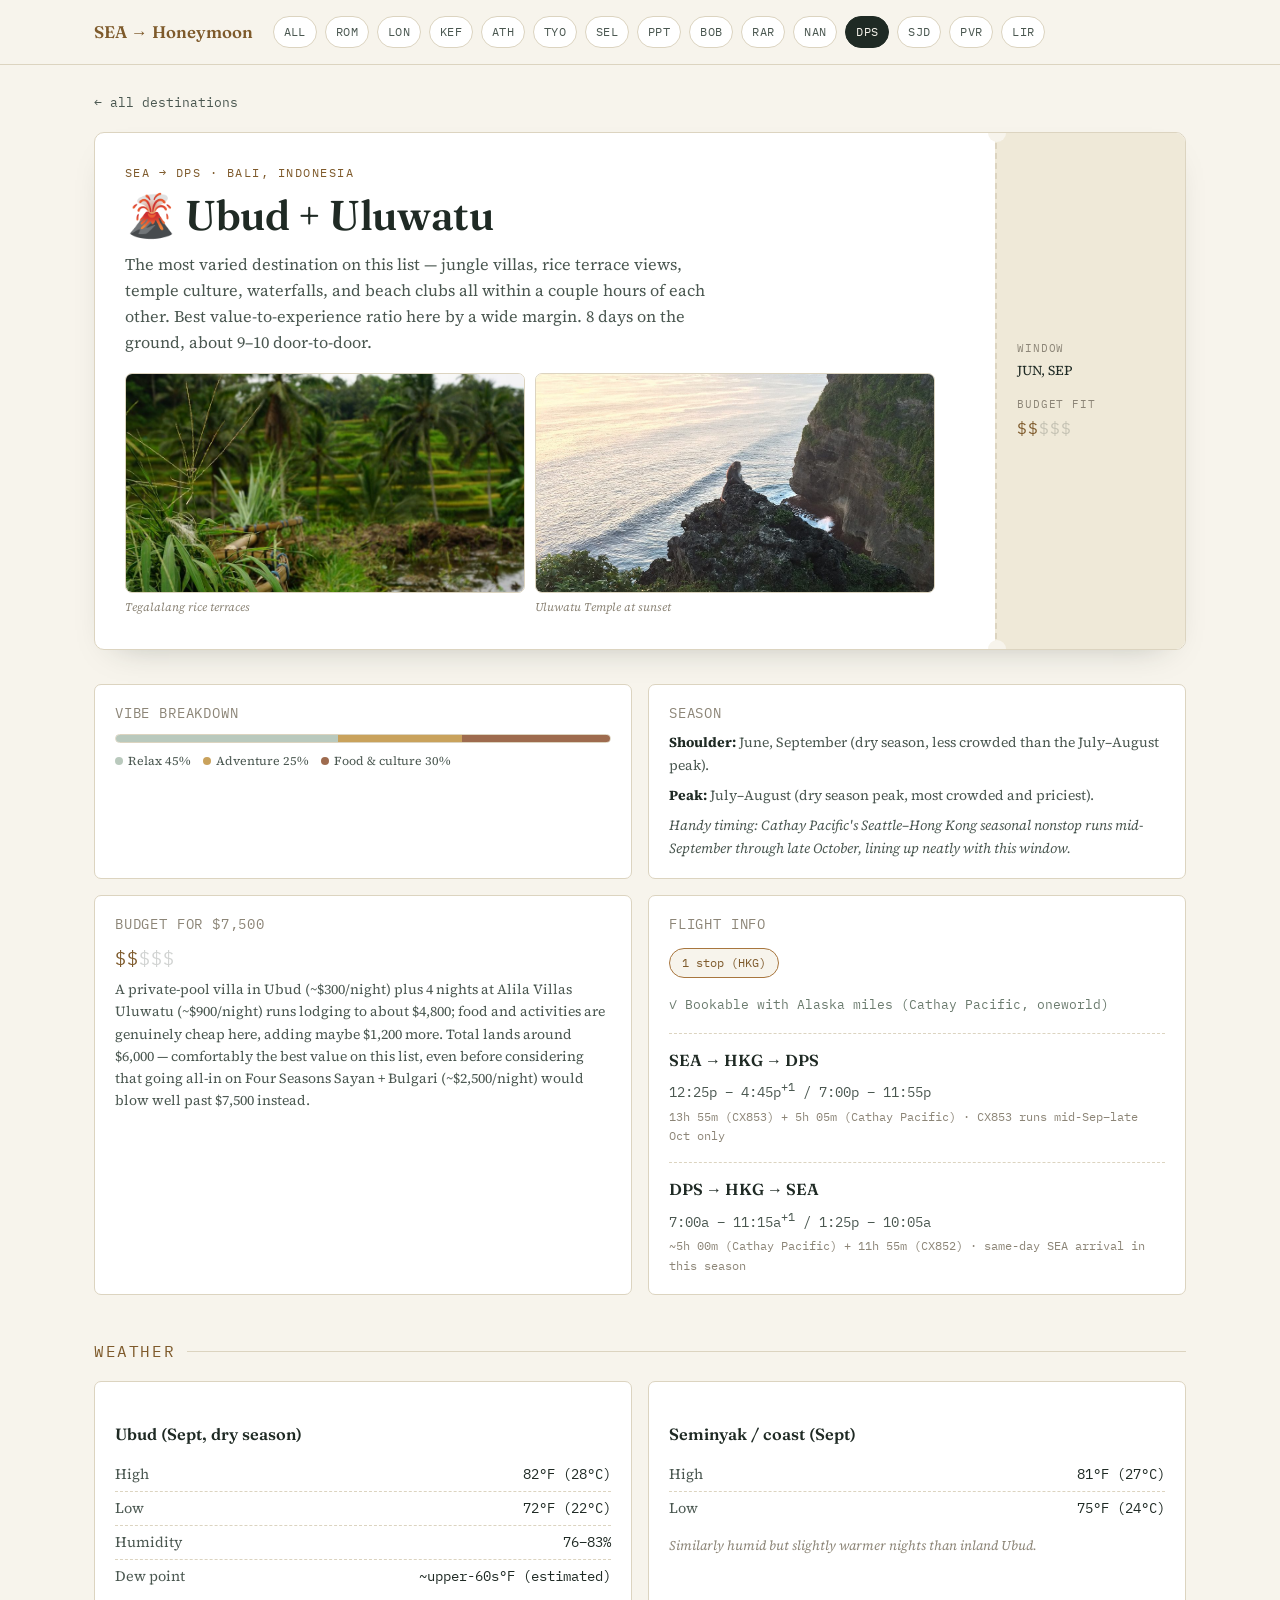
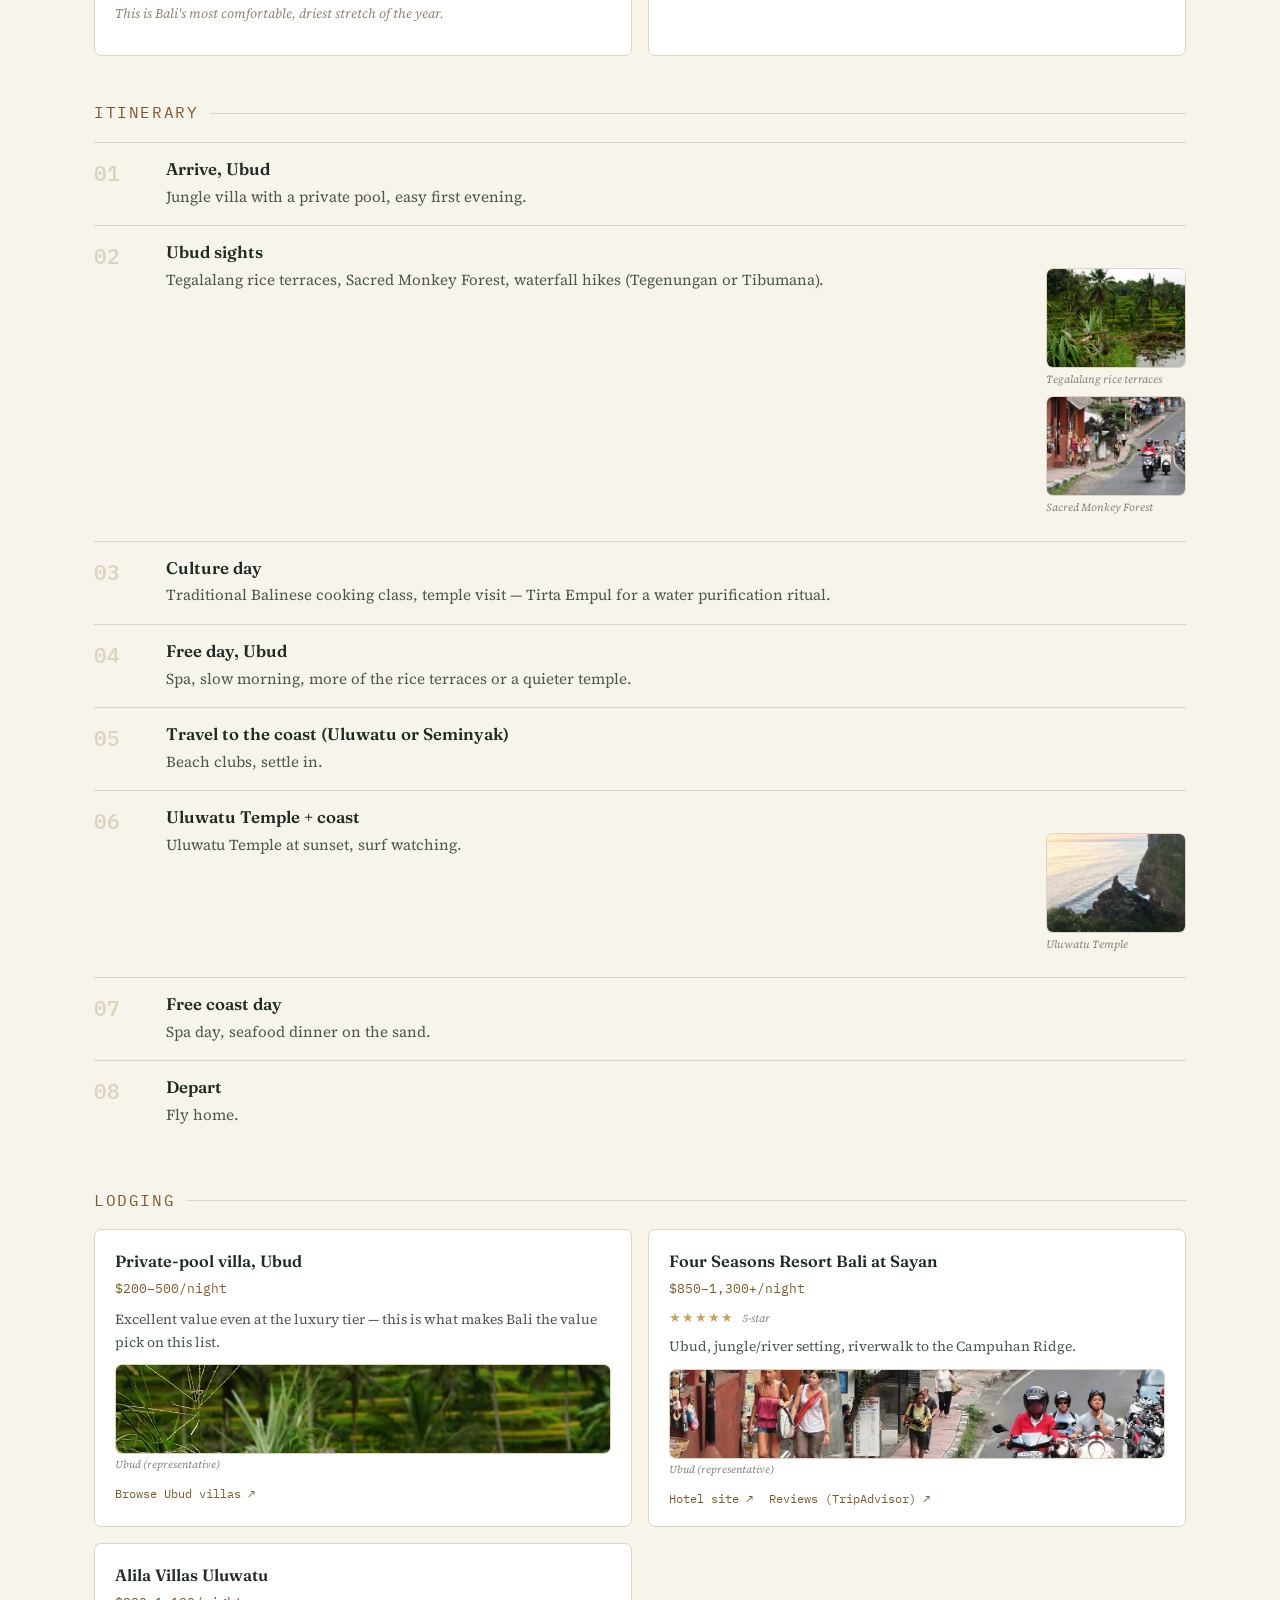
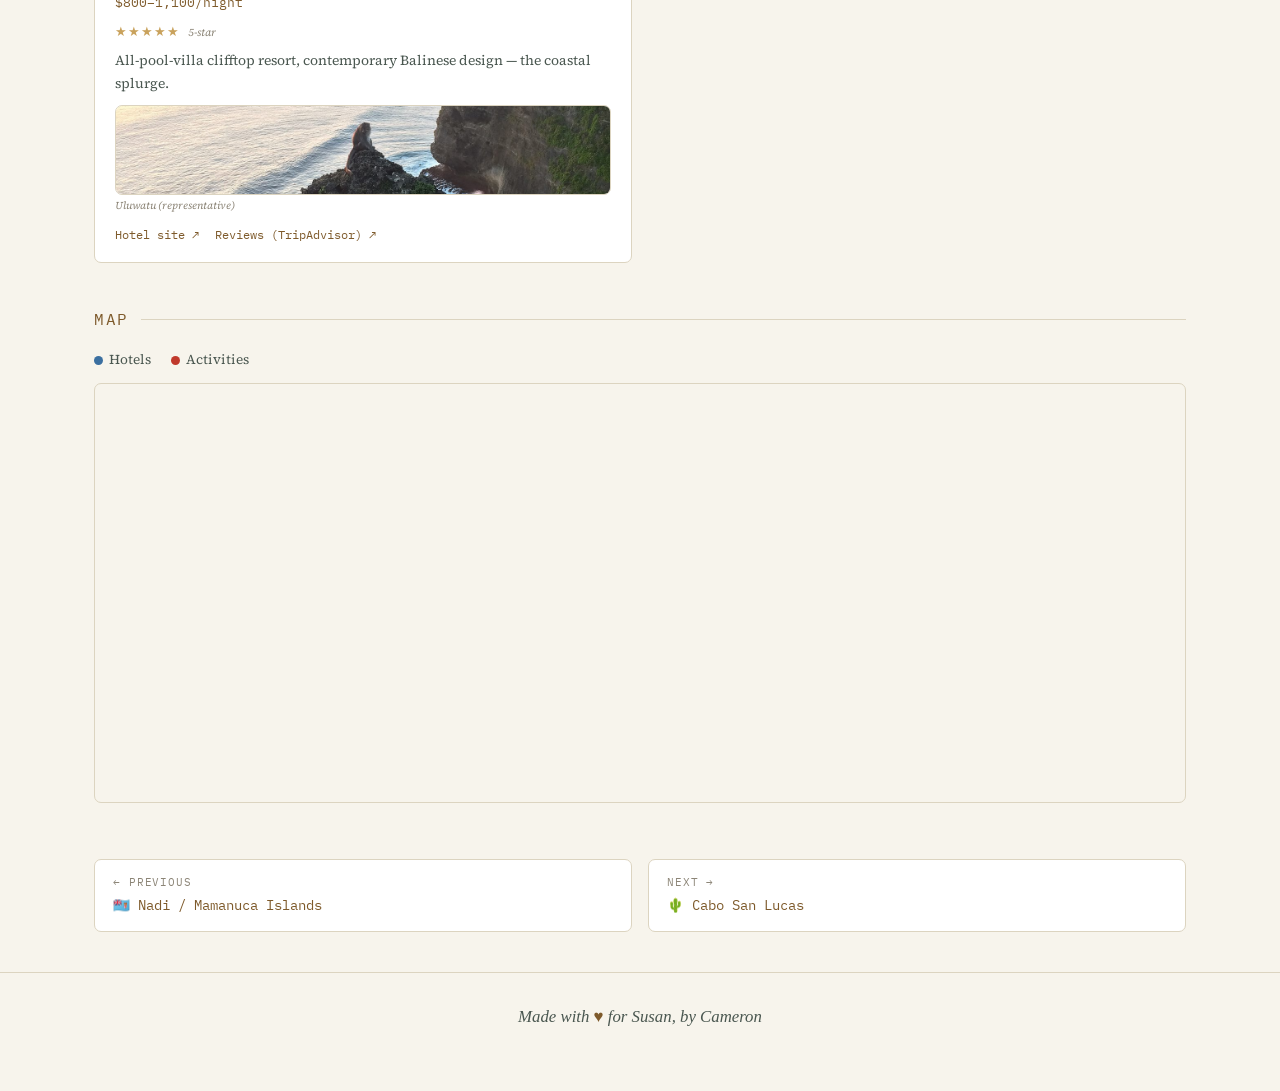
==== commit 0133b664: "Add Greece (Athens + Santorini) as a 14th destination Alaska just announced the first-ever nonstop b" ====
--- a/destinations/bali.html
+++ b/destinations/bali.html
@@ -16,6 +16,7 @@
       <a class="chip" href="italy.html">ROM</a>
       <a class="chip" href="london.html">LON</a>
       <a class="chip" href="iceland.html">KEF</a>
+      <a class="chip" href="greece.html">ATH</a>
       <a class="chip" href="japan.html">TYO</a>
       <a class="chip" href="seoul.html">SEL</a>
       <a class="chip" href="tahiti.html">PPT</a>
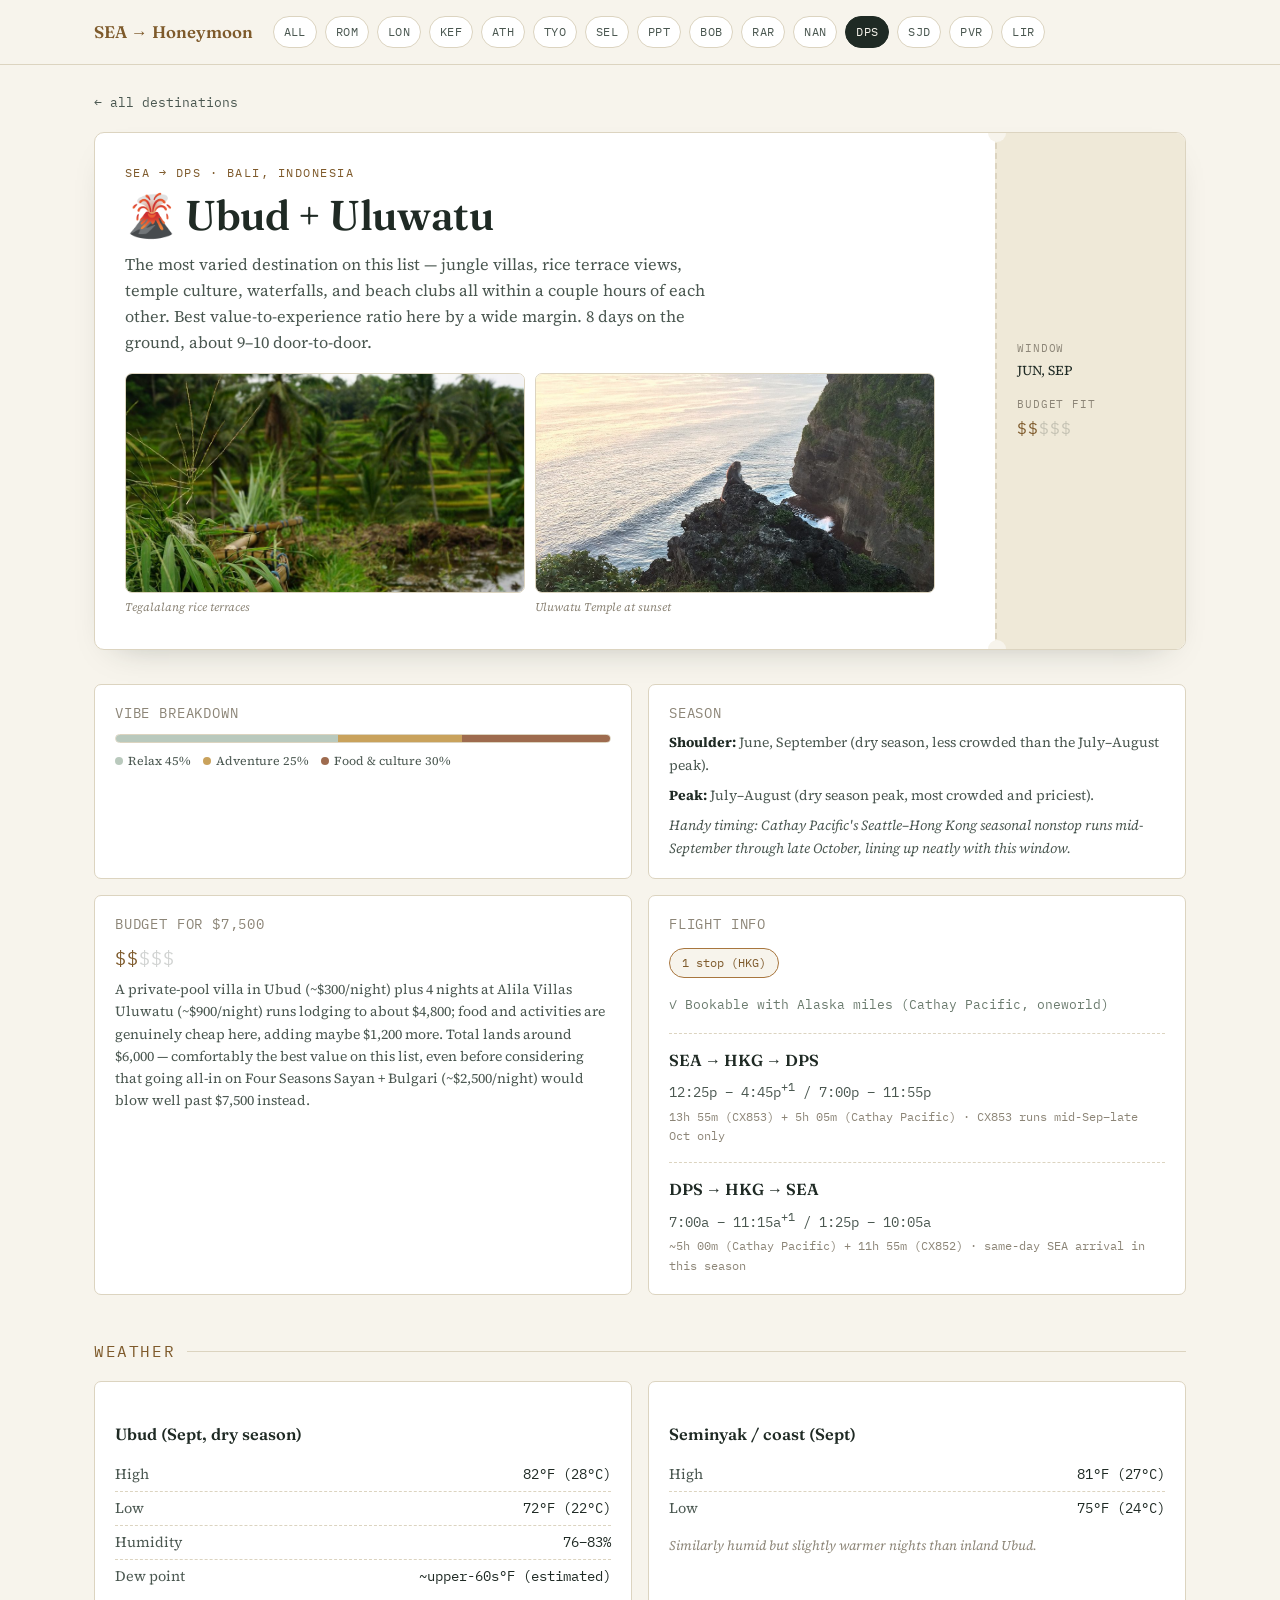
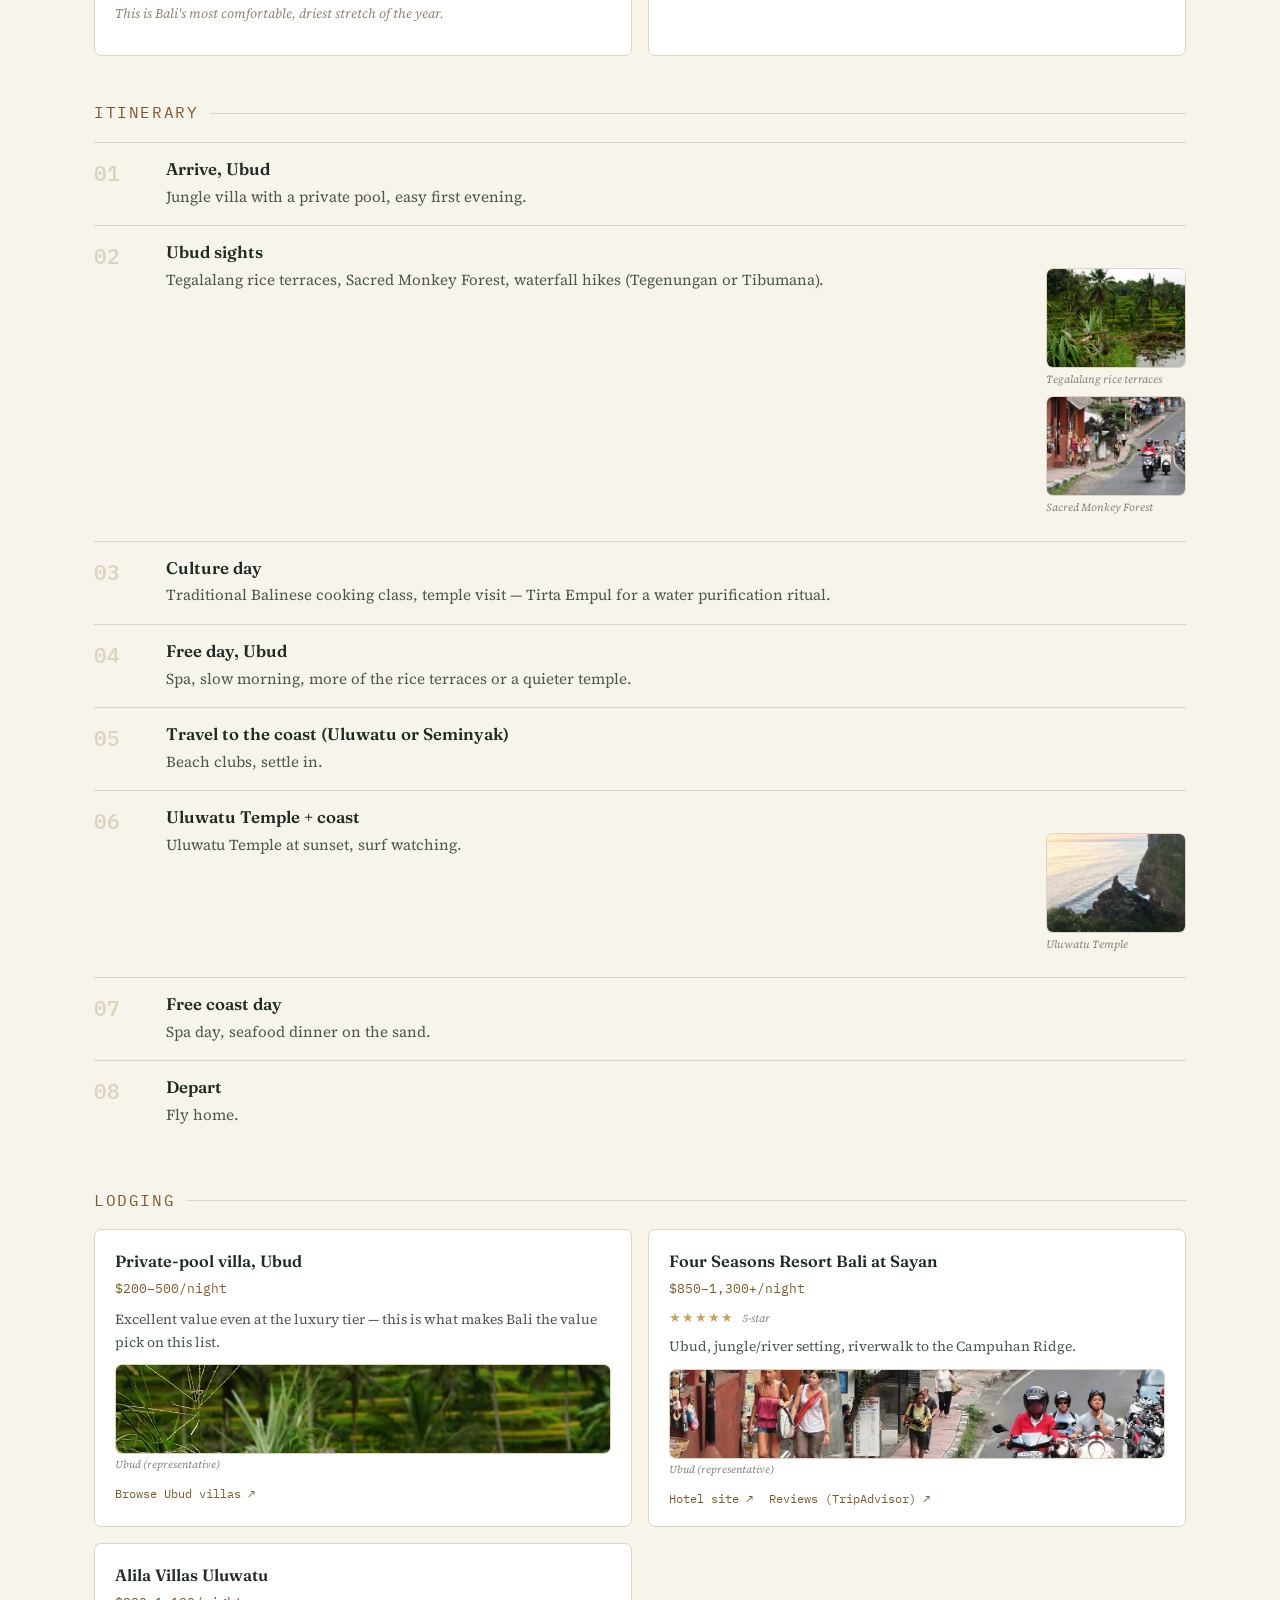
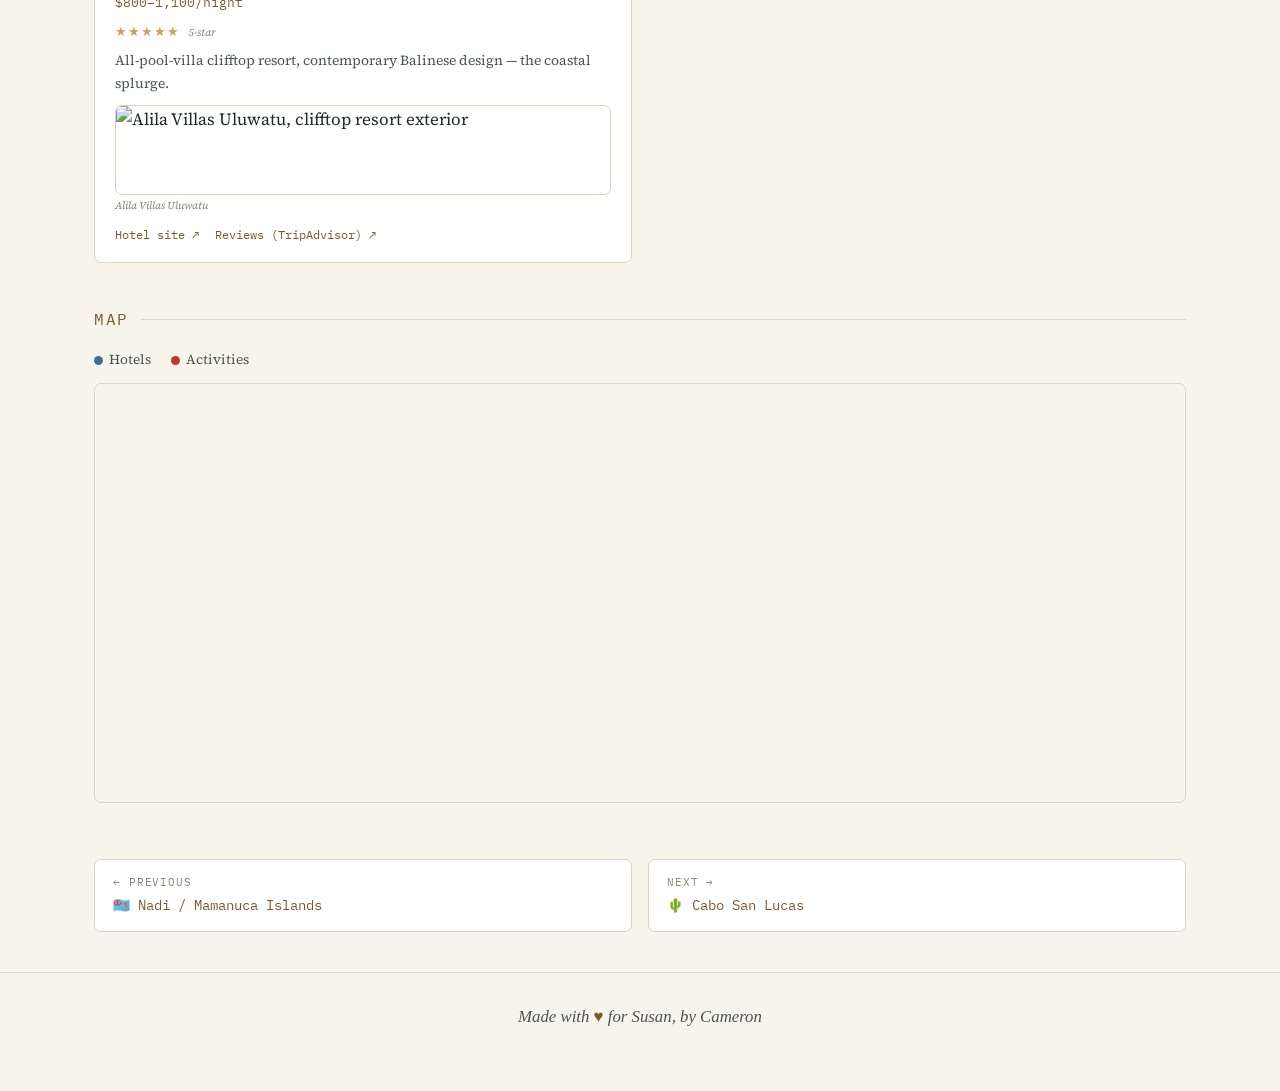
==== commit b3706f42: "Replace generic area photos with real hotel photos where available Swapped 6 hotel lodging-card phot" ====
--- a/destinations/bali.html
+++ b/destinations/bali.html
@@ -201,8 +201,8 @@
               <p>All-pool-villa clifftop resort, contemporary Balinese design — the coastal splurge.</p>
               <div class="lodge-photos">
                 <figure>
-                  <img class="lb-trigger" src="../images/bali/uluwatu-temple-sunset.jpg" alt="Uluwatu, representative view" loading="lazy">
-                  <figcaption>Uluwatu (representative)</figcaption>
+                  <img class="lb-trigger" src="../images/bali/alila-villas-uluwatu.jpg" alt="Alila Villas Uluwatu, clifftop resort exterior" loading="lazy">
+                  <figcaption>Alila Villas Uluwatu</figcaption>
                 </figure>
               </div>
               <div class="lodge-links">
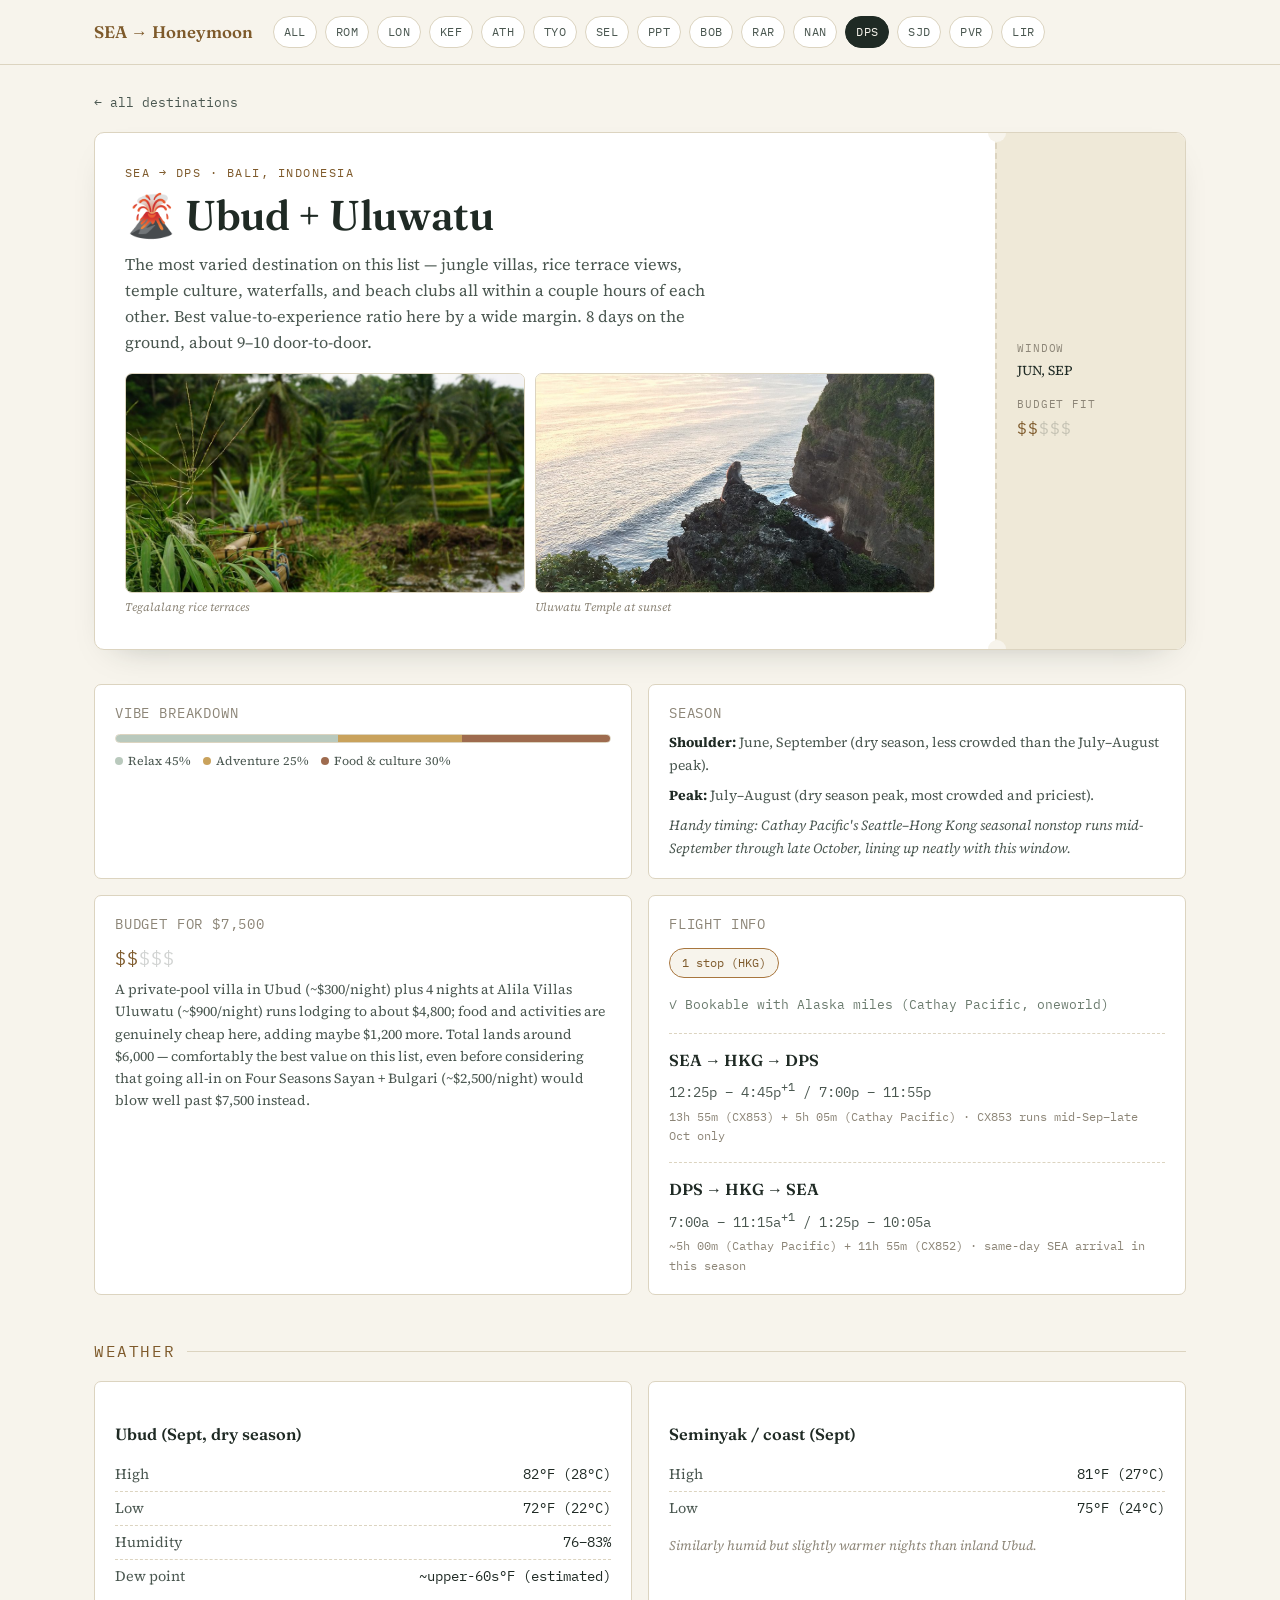
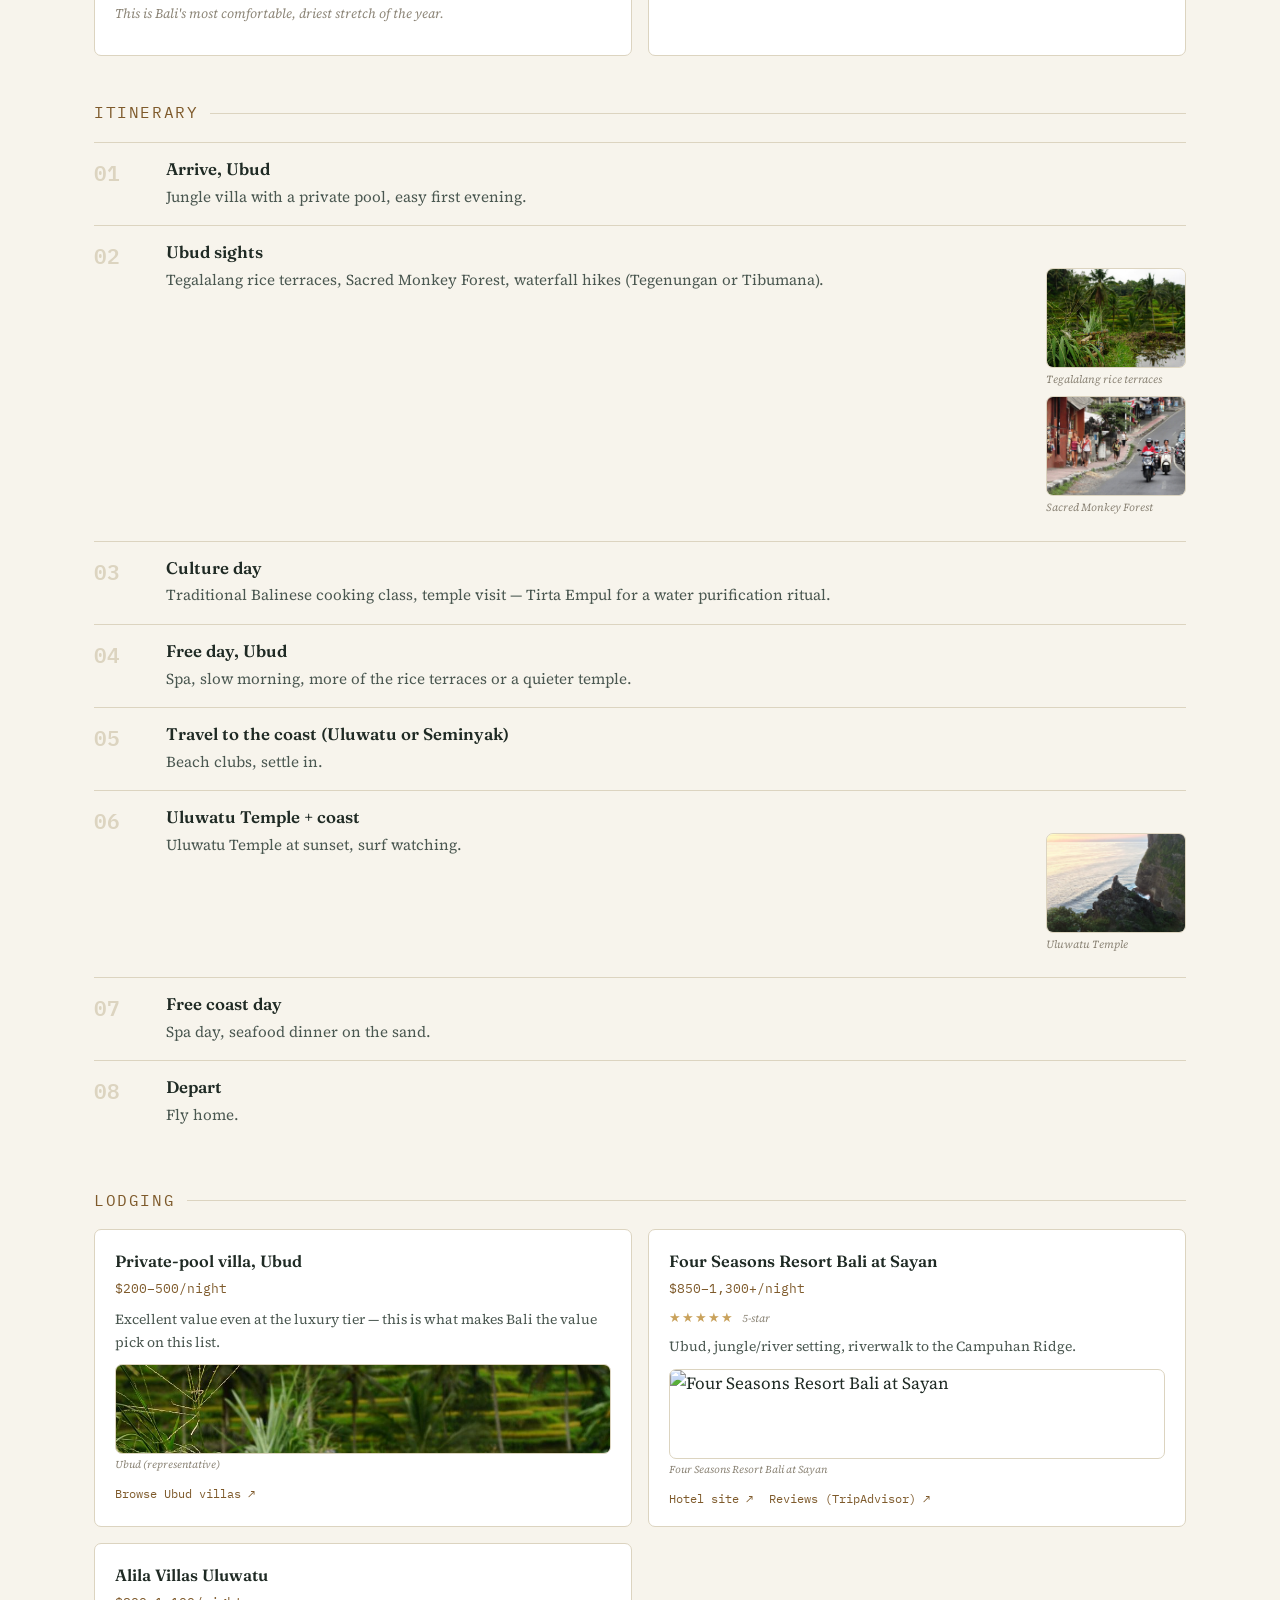
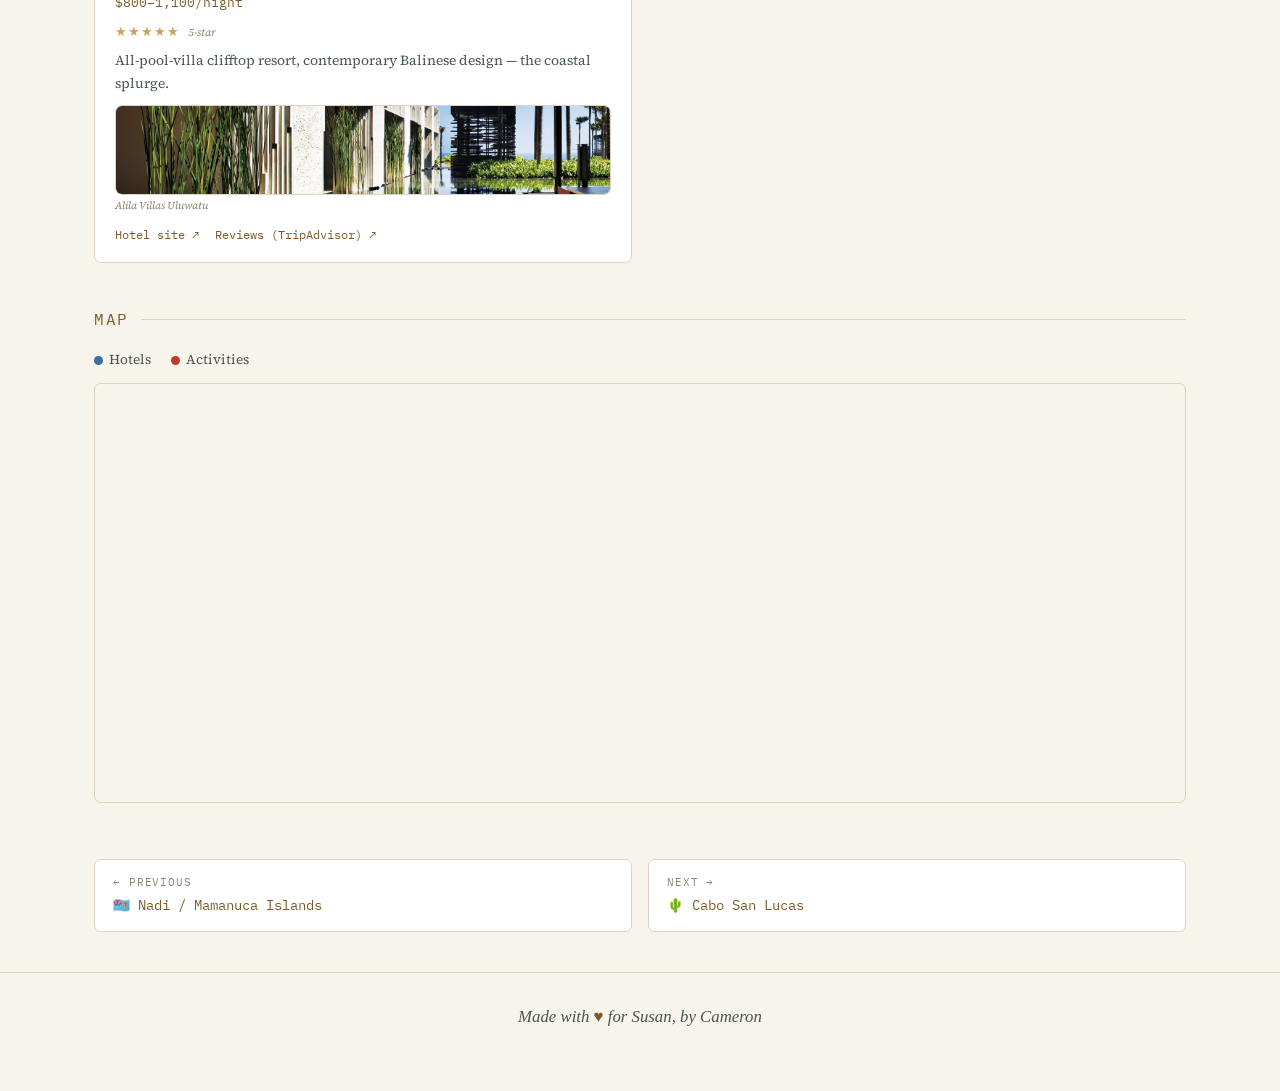
==== commit 617da1e5: "Add real hotel photos sourced via browser-driven extraction (24 hotels) A separate Claude session wi" ====
--- a/destinations/bali.html
+++ b/destinations/bali.html
@@ -185,8 +185,8 @@
               <p>Ubud, jungle/river setting, riverwalk to the Campuhan Ridge.</p>
               <div class="lodge-photos">
                 <figure>
-                  <img class="lb-trigger" src="../images/bali/ubud-monkey-forest.jpg" alt="Ubud, representative view" loading="lazy">
-                  <figcaption>Ubud (representative)</figcaption>
+                  <img class="lb-trigger" src="../images/bali/four-seasons-sayan.jpg" alt="Four Seasons Resort Bali at Sayan" loading="lazy">
+                  <figcaption>Four Seasons Resort Bali at Sayan</figcaption>
                 </figure>
               </div>
               <div class="lodge-links">
